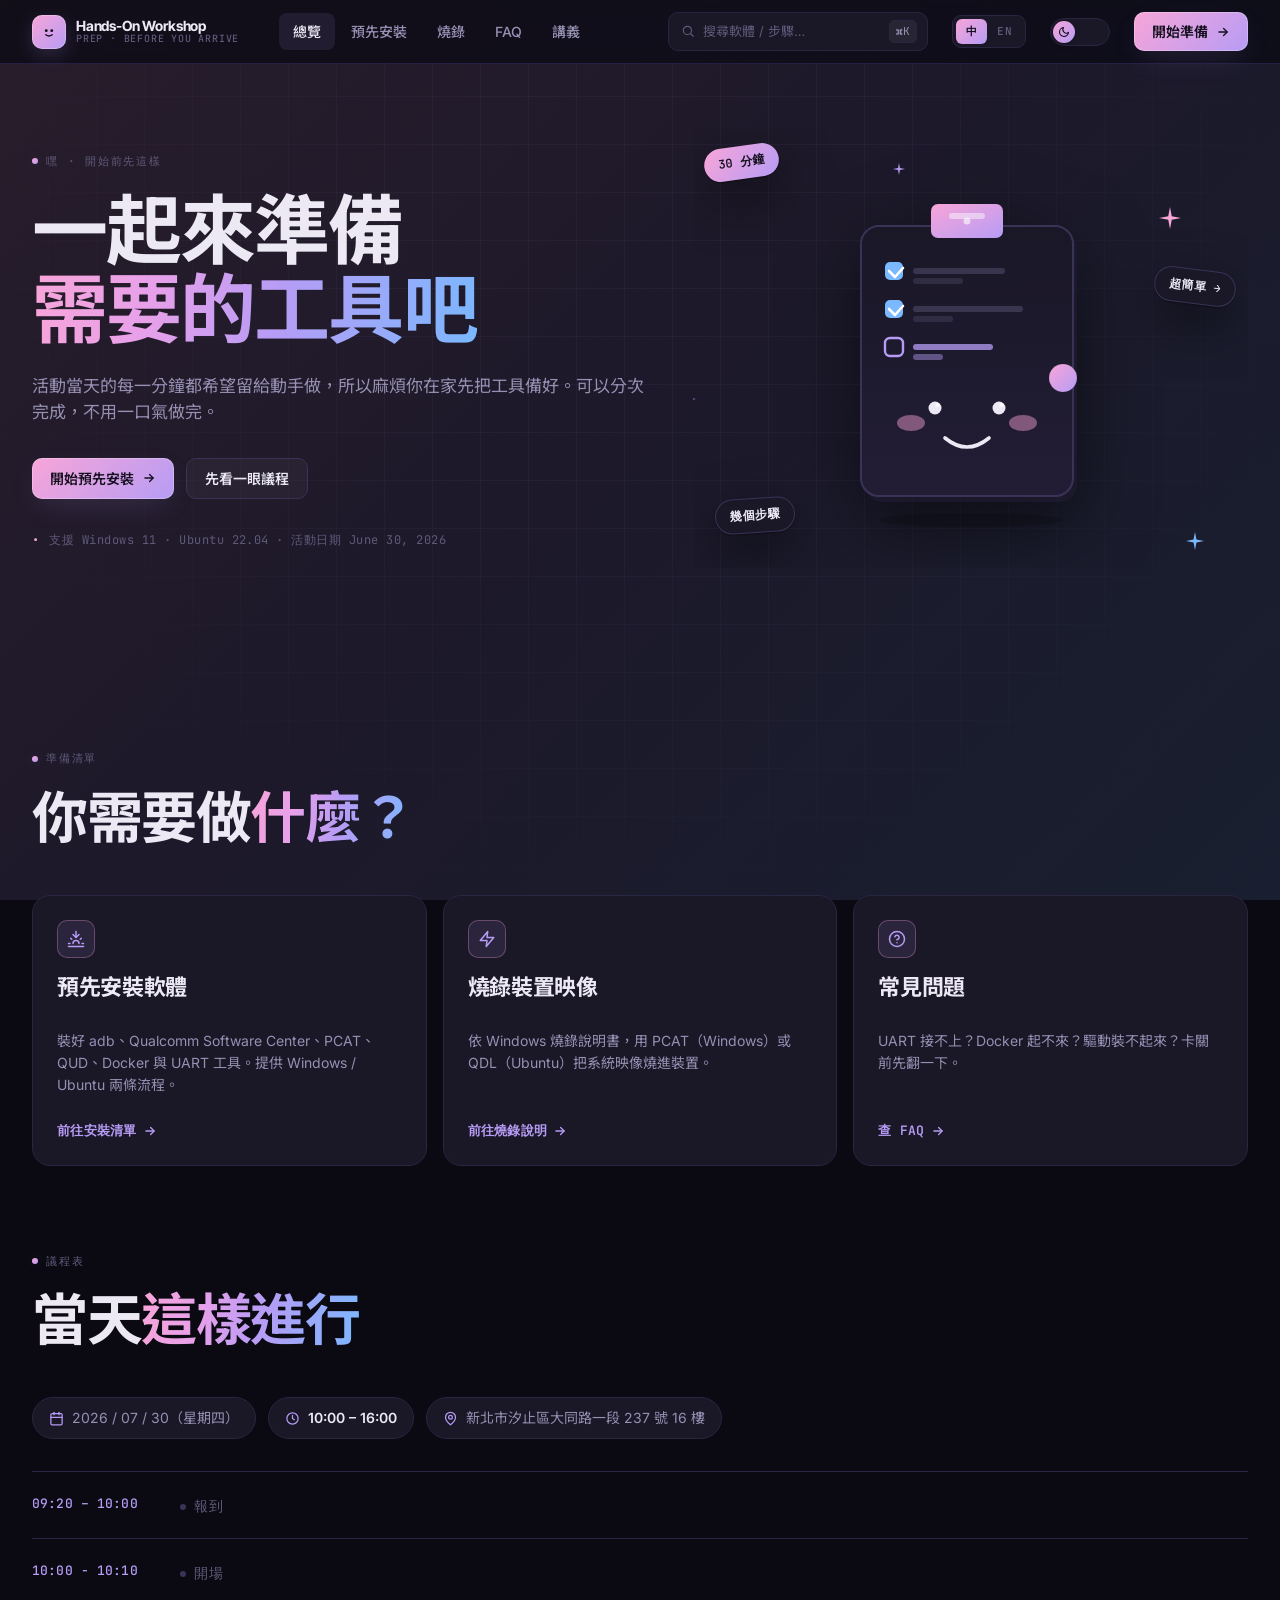
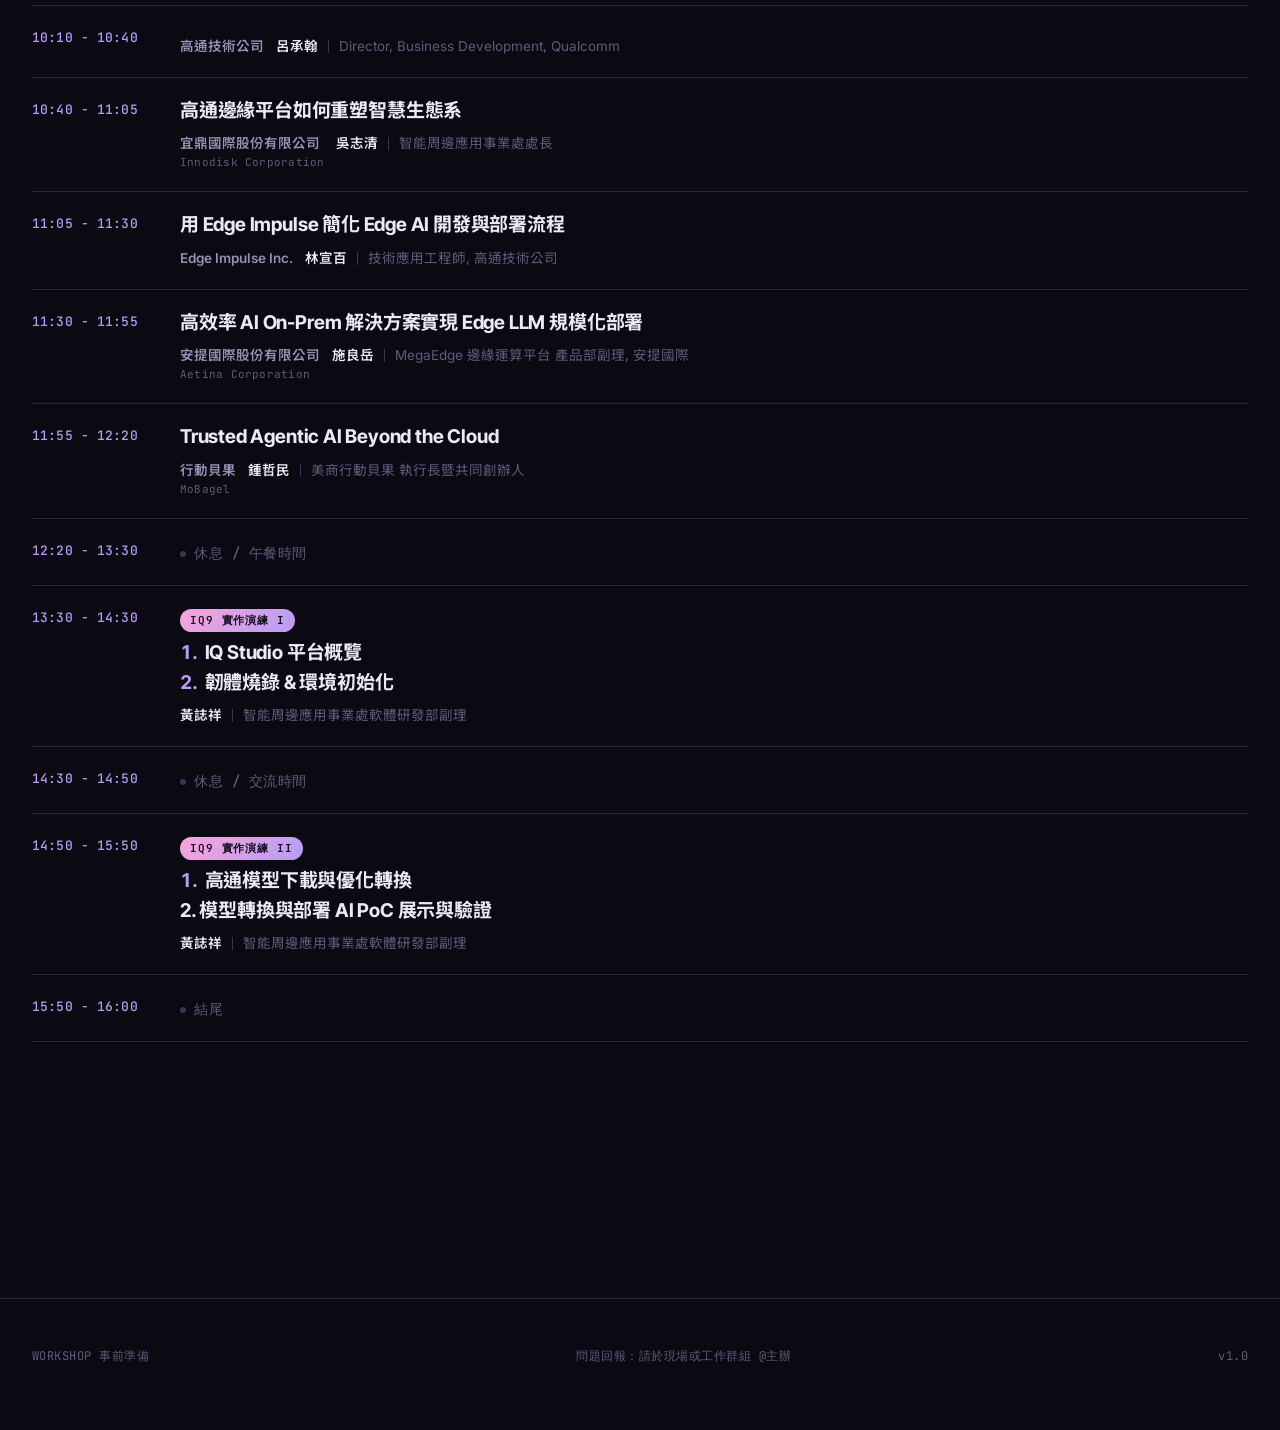
==== index.html @ 2a714d9c "feat:Hands_On_Workshop_Web First version of the website: Framework, style, color scheme, and text co" ====
<!doctype html>
<html lang="zh-Hant" data-lang="zh" data-theme="dark">
<head>
<meta charset="utf-8" />
<meta name="viewport" content="width=device-width, initial-scale=1" />
<title>Workshop 事前準備 / Workshop Prep</title>
<script>(function(){var d=document.documentElement;try{d.setAttribute('data-theme',localStorage.getItem('how_theme')||'dark');}catch(e){d.setAttribute('data-theme','dark');}try{var l=localStorage.getItem('how_lang')||'zh';d.setAttribute('data-lang',l);d.setAttribute('lang',l==='zh'?'zh-Hant':'en');}catch(e){d.setAttribute('data-lang','zh');}})();</script>
<style>html{background:#0b0a13}html[data-theme="light"]{background:#fbf9fc}</style>
<link rel="preconnect" href="https://fonts.googleapis.com">
<link rel="preconnect" href="https://fonts.gstatic.com" crossorigin>
<link rel="stylesheet" href="https://fonts.googleapis.com/css2?family=Inter+Tight:wght@400;500;600;700;800&family=Inter:wght@400;500;600;700&family=JetBrains+Mono:wght@400;500;600&family=Noto+Sans+TC:wght@400;500;700;900&display=swap">
<link rel="stylesheet" href="styles.css" />
<style>
  /* Reusable SVG mascot symbol */
  .face-icon .eye { transform-origin: center; transform-box: fill-box; }
</style>
</head>
<body>

<!-- ===== Inline SVG library ===== -->
<svg width="0" height="0" style="position:absolute" aria-hidden="true">
  <defs>
    <!-- Brand face icon: two eyes + smile, sits on gradient pill -->
    <symbol id="brand-face" viewBox="0 0 24 24">
      <circle class="eye eye-l" cx="9" cy="10.5" r="1.6" fill="currentColor"/>
      <circle class="eye eye-r" cx="15" cy="10.5" r="1.6" fill="currentColor"/>
      <path d="M8.5 15 Q12 17.5 15.5 15" stroke="currentColor" stroke-width="1.6"
            fill="none" stroke-linecap="round"/>
    </symbol>
    <!-- 4-pointed sparkle -->
    <symbol id="sparkle-glyph" viewBox="0 0 20 20">
      <path d="M10 0 L11.6 8.4 L20 10 L11.6 11.6 L10 20 L8.4 11.6 L0 10 L8.4 8.4 Z"
            fill="currentColor"/>
    </symbol>
  </defs>
</svg>

<!-- ===== NAV ===== -->
<header class="nav">
  <div class="nav-inner">
    <a href="index.html" class="brand">
      <span class="brand-mark" aria-hidden="true">
        <svg viewBox="0 0 24 24" fill="none" class="face-icon" overflow="visible">
          <circle class="eye eye-l" cx="9" cy="10.5" r="1.6" fill="currentColor"/>
          <circle class="eye eye-r" cx="15" cy="10.5" r="1.6" fill="currentColor"/>
          <path d="M8.5 15 Q12 17.5 15.5 15" stroke="currentColor" stroke-width="1.6" fill="none" stroke-linecap="round"/>
        </svg>
      </span>
      <span class="brand-text">
        <span class="top"><span class="zh-only">Hands-On Workshop</span><span class="en-only">Hands-On Workshop</span></span>
        <span class="sub">PREP · BEFORE YOU ARRIVE</span>
      </span>
    </a>

    <nav class="nav-links">
      <a href="index.html" class="nav-link active"><span class="zh-only">總覽</span><span class="en-only">Overview</span></a>
      <a href="pre-install.html" class="nav-link"><span class="zh-only">預先安裝</span><span class="en-only">Pre-Install</span></a>
      <a href="flashing.html" class="nav-link"><span class="zh-only">燒錄</span><span class="en-only">Flashing</span></a>
      <a href="faq.html" class="nav-link"><span class="zh-only">FAQ</span><span class="en-only">FAQ</span></a>
      <a href="handouts.html" class="nav-link"><span class="zh-only">講義</span><span class="en-only">Handouts</span></a>
    </nav>

    <span class="nav-spacer"></span>

    <button class="nav-search" data-open-search aria-label="Open search">
      <svg viewBox="0 0 24 24" fill="none" stroke="currentColor" stroke-width="2" stroke-linecap="round" stroke-linejoin="round"><circle cx="11" cy="11" r="7"/><path d="m21 21-4.3-4.3"/></svg>
      <span class="label zh-only">搜尋軟體 / 步驟…</span>
      <span class="label en-only">Search software / steps…</span>
      <span class="kbd">⌘K</span>
    </button>

    <div class="lang-toggle" role="group" aria-label="Language">
      <button data-lang="zh">中</button>
      <button data-lang="en">EN</button>
    </div>

    <button class="theme-toggle" data-theme-toggle aria-label="Toggle theme">
      <span class="thumb">
        <svg class="icon-moon" viewBox="0 0 24 24" fill="none" stroke="currentColor" stroke-width="2.2" stroke-linecap="round" stroke-linejoin="round"><path d="M21 12.8A9 9 0 1 1 11.2 3a7 7 0 0 0 9.8 9.8z"/></svg>
        <svg class="icon-sun" viewBox="0 0 24 24" fill="none" stroke="currentColor" stroke-width="2.2" stroke-linecap="round" stroke-linejoin="round"><circle cx="12" cy="12" r="4"/><path d="M12 2v2"/><path d="M12 20v2"/><path d="m4.93 4.93 1.41 1.41"/><path d="m17.66 17.66 1.41 1.41"/><path d="M2 12h2"/><path d="M20 12h2"/><path d="m6.34 17.66-1.41 1.41"/><path d="m19.07 4.93-1.41 1.41"/></svg>
      </span>
    </button>

    <a href="pre-install.html" class="btn-cta">
      <span class="zh-only">開始準備</span><span class="en-only">Get Started</span>
      <svg viewBox="0 0 24 24" fill="none" stroke="currentColor" stroke-width="2.2" stroke-linecap="round" stroke-linejoin="round" width="14" height="14"><path d="M5 12h14"/><path d="m13 6 6 6-6 6"/></svg>
    </a>
  </div>
</header>

<!-- ===== HERO ===== -->
<main class="shell">
  <section class="page hero">
    <div>
      <span class="eyebrow">
        <span class="zh-only">嘿 · 開始前先這樣</span>
        <span class="en-only">HEY · BEFORE WE BUILD</span>
      </span>
      <h1 class="display">
        <span class="zh-only">一起來準備<br/><span class="grad-text">需要的工具吧</span></span>
        <span class="en-only">Let's Get<br/><span class="grad-text">Your Tools Ready.</span></span>
      </h1>
      <p class="lead">
        <span class="zh-only">活動當天的每一分鐘都希望留給動手做，所以麻煩你在家先把工具備好。可以分次完成，不用一口氣做完。</span>
        <span class="en-only">Every minute on the day should go to building, not setup. Get your tools ready at home — you can do it in chunks, no need to finish in one sitting.</span>
      </p>

      <div class="hero-cta-row">
        <a href="pre-install.html" class="btn-cta">
          <span class="zh-only">開始預先安裝</span><span class="en-only">Start pre-install</span>
          <svg viewBox="0 0 24 24" fill="none" stroke="currentColor" stroke-width="2.2" stroke-linecap="round" stroke-linejoin="round" width="14" height="14"><path d="M5 12h14"/><path d="m13 6 6 6-6 6"/></svg>
        </a>
        <a href="#agenda" class="btn-ghost">
          <span class="zh-only">先看一眼議程</span><span class="en-only">Peek the agenda</span>
        </a>
      </div>

      <div class="hero-meta">
        <span class="zh-only">支援 Windows 11 · Ubuntu 22.04 · 活動日期 June 30, 2026</span>
        <span class="en-only">Windows 11 · Ubuntu 22.04 · event date June 30, 2026</span>
      </div>
    </div>

    <!-- ===== Mascot scene ===== -->
    <div class="mascot-wrap" aria-hidden="true">

      <span class="sparkle sparkle-1"><svg width="22" height="22"><use href="#sparkle-glyph"/></svg></span>
      <span class="sparkle sparkle-2"><svg width="14" height="14"><use href="#sparkle-glyph"/></svg></span>
      <span class="sparkle sparkle-3"><svg width="18" height="18"><use href="#sparkle-glyph"/></svg></span>
      <span class="sparkle sparkle-4"><svg width="12" height="12"><use href="#sparkle-glyph"/></svg></span>

      <span class="sticker sticker-1 accent">
        <span class="zh-only">30 分鐘</span><span class="en-only">30 min</span>
      </span>
      <span class="sticker sticker-2">
        <span class="zh-only">超簡單 →</span><span class="en-only">easy →</span>
      </span>
      <span class="sticker sticker-3">
        <span class="zh-only">幾個步驟</span><span class="en-only">steps</span>
      </span>

      <svg class="mascot" viewBox="0 0 320 380">
        <defs>
          <linearGradient id="paperFill" x1="0" x2="0" y1="0" y2="1">
            <stop offset="0"  stop-color="var(--surface)"/>
            <stop offset="1"  stop-color="var(--surface-2)"/>
          </linearGradient>
          <linearGradient id="clipFill" x1="0" x2="1" y1="0" y2="1">
            <stop offset="0" stop-color="var(--c-pink)"/>
            <stop offset="1" stop-color="var(--c-lavender)"/>
          </linearGradient>
        </defs>

        <!-- ground shadow -->
        <ellipse cx="160" cy="362" rx="92" ry="7" fill="rgba(0,0,0,0.18)"/>

        <!-- clipboard back panel (slight offset for depth) -->
        <rect x="54" y="74" width="212" height="270" rx="18"
              fill="var(--surface-2)" opacity="0.6"/>

        <!-- clipboard body -->
        <rect x="50" y="68" width="212" height="270" rx="18"
              fill="url(#paperFill)" stroke="var(--border-strong)" stroke-width="2"/>

        <!-- clip at top -->
        <rect x="120" y="46" width="72" height="34" rx="7" fill="url(#clipFill)"/>
        <rect x="138" y="55" width="36" height="6"  rx="3" fill="rgba(255,255,255,0.45)"/>
        <circle cx="156" cy="63" r="3.5" fill="rgba(255,255,255,0.6)"/>

        <!-- checklist rows -->
        <g>
          <!-- row 1 ✓ -->
          <rect x="74" y="104" width="18" height="18" rx="5" fill="var(--c-blue)"/>
          <path d="M78 113 L84 119 L92 110" stroke="white" stroke-width="2.6"
                fill="none" stroke-linecap="round" stroke-linejoin="round"/>
          <rect x="102" y="110" width="92" height="6" rx="3" fill="var(--text-3)" opacity="0.45"/>
          <rect x="102" y="120" width="50" height="6" rx="3" fill="var(--text-3)" opacity="0.3"/>

          <!-- row 2 ✓ -->
          <rect x="74" y="142" width="18" height="18" rx="5" fill="var(--c-blue)"/>
          <path d="M78 151 L84 157 L92 148" stroke="white" stroke-width="2.6"
                fill="none" stroke-linecap="round" stroke-linejoin="round"/>
          <rect x="102" y="148" width="110" height="6" rx="3" fill="var(--text-3)" opacity="0.45"/>
          <rect x="102" y="158" width="40" height="6"  rx="3" fill="var(--text-3)" opacity="0.3"/>

          <!-- row 3 (open, accented) -->
          <rect x="74" y="180" width="18" height="18" rx="5"
                fill="none" stroke="var(--accent)" stroke-width="2.4"/>
          <rect x="102" y="186" width="80" height="6" rx="3" fill="var(--accent)" opacity="0.75"/>
          <rect x="102" y="196" width="30" height="6" rx="3" fill="var(--accent)" opacity="0.45"/>
        </g>

        <!-- face area: blush + eyes + smile -->
        <g>
          <ellipse cx="100" cy="265" rx="14" ry="8" fill="var(--c-pink)" opacity="0.45"/>
          <ellipse cx="212" cy="265" rx="14" ry="8" fill="var(--c-pink)" opacity="0.45"/>

          <circle class="eye eye-l" cx="124" cy="250" r="6.5" fill="var(--text)"/>
          <circle class="eye eye-r" cx="188" cy="250" r="6.5" fill="var(--text)"/>
          <!-- eye shine -->
          <circle cx="126.5" cy="247" r="2" fill="white"/>
          <circle cx="190.5" cy="247" r="2" fill="white"/>

          <!-- smile -->
          <path d="M134 280 Q156 298 178 280" stroke="var(--text)" stroke-width="3.6"
                fill="none" stroke-linecap="round"/>
        </g>

        <!-- little hand waving -->
        <g class="hand">
          <circle cx="252" cy="220" r="14" fill="url(#clipFill)"/>
          <circle cx="252" cy="220" r="14" fill="none" stroke="rgba(0,0,0,0.08)" stroke-width="1"/>
        </g>
      </svg>
    </div>
  </section>

  <!-- ===== PICK YOUR PATH ===== -->
  <section class="section">
    <div class="section-head">
      <span class="eyebrow"><span class="zh-only">準備清單</span><span class="en-only">WHAT TO PREP</span></span>
      <h2 class="display">
        <span class="zh-only">你需要做<span class="grad-text">什麼？</span></span>
        <span class="en-only">What do You
Need to Do?</span>
      </h2>
    </div>

    <div class="path-grid">
      <a href="pre-install.html" class="path-card">
        <span class="icon" aria-hidden="true">
          <svg viewBox="0 0 24 24" fill="none" stroke="currentColor" stroke-width="2" stroke-linecap="round" stroke-linejoin="round"><path d="M12 2v8"/><path d="m4.93 10.93 1.41 1.41"/><path d="M2 18h2"/><path d="M20 18h2"/><path d="m19.07 10.93-1.41 1.41"/><path d="M22 22H2"/><path d="m16 6-4 4-4-4"/><path d="M16 18a4 4 0 0 0-8 0"/></svg>
        </span>
        <h3><span class="zh-only">預先安裝軟體</span><span class="en-only">Pre-install software</span></h3>
        <p>
          <span class="zh-only">裝好 adb、Qualcomm Software Center、PCAT、QUD、Docker 與 UART 工具。提供 Windows / Ubuntu 兩條流程。</span>
          <span class="en-only">Install adb, Qualcomm Software Center, PCAT, QUD, Docker, and UART tools. Side-by-side Windows / Ubuntu flows.</span>
        </p>
        <span class="go"><span class="zh-only">前往安裝清單</span><span class="en-only">go to checklist</span>
          <svg viewBox="0 0 24 24" fill="none" stroke="currentColor" stroke-width="2.2" stroke-linecap="round" stroke-linejoin="round"><path d="M5 12h14"/><path d="m13 6 6 6-6 6"/></svg>
        </span>
      </a>

      <a href="flashing.html" class="path-card">
        <span class="icon" aria-hidden="true">
          <svg viewBox="0 0 24 24" fill="none" stroke="currentColor" stroke-width="2" stroke-linecap="round" stroke-linejoin="round"><path d="M13 2 3 14h9l-1 8 10-12h-9z"/></svg>
        </span>
        <h3><span class="zh-only">燒錄裝置映像</span><span class="en-only">Flash the device</span></h3>
        <p>
          <span class="zh-only">依 Windows 燒錄說明書，用 PCAT（Windows）或 QDL（Ubuntu）把系統映像燒進裝置。</span>
          <span class="en-only">Follow the Windows flashing guide — write the image to the device with PCAT (Windows) or QDL (Ubuntu).</span>
        </p>
        <span class="go"><span class="zh-only">前往燒錄說明</span><span class="en-only">go to flashing</span>
          <svg viewBox="0 0 24 24" fill="none" stroke="currentColor" stroke-width="2.2" stroke-linecap="round" stroke-linejoin="round"><path d="M5 12h14"/><path d="m13 6 6 6-6 6"/></svg>
        </span>
      </a>

      <a href="faq.html" class="path-card">
        <span class="icon" aria-hidden="true">
          <svg viewBox="0 0 24 24" fill="none" stroke="currentColor" stroke-width="2" stroke-linecap="round" stroke-linejoin="round"><circle cx="12" cy="12" r="10"/><path d="M9.1 9a3 3 0 0 1 5.83 1c0 2-3 3-3 3"/><line x1="12" y1="17" x2="12" y2="17.01"/></svg>
        </span>
        <h3><span class="zh-only">常見問題</span><span class="en-only">FAQ</span></h3>
        <p>
          <span class="zh-only">UART 接不上？Docker 起不來？驅動裝不起來？卡關前先翻一下。</span>
          <span class="en-only">UART won't connect? Docker won't start? Driver issues? Skim this before you get stuck.</span>
        </p>
        <span class="go"><span class="zh-only">查 FAQ</span><span class="en-only">browse FAQ</span>
          <svg viewBox="0 0 24 24" fill="none" stroke="currentColor" stroke-width="2.2" stroke-linecap="round" stroke-linejoin="round"><path d="M5 12h14"/><path d="m13 6 6 6-6 6"/></svg>
        </span>
      </a>
    </div>

  <!-- ===== AGENDA ===== -->
  <section class="section" id="agenda">
    <div class="section-head">
      <span class="eyebrow"><span class="zh-only">議程表</span><span class="en-only">AGENDA</span></span>
      <h2 class="display">
        <span class="zh-only">當天<span class="grad-text">這樣進行</span></span>
        <span class="en-only">How the Day Runs.</span>
      </h2>
    </div>

    <div class="ag-meta">
      <span class="chip">
        <svg viewBox="0 0 24 24" fill="none" stroke="currentColor" stroke-width="2" stroke-linecap="round" stroke-linejoin="round"><rect x="3" y="4" width="18" height="18" rx="2"/><path d="M16 2v4"/><path d="M8 2v4"/><path d="M3 10h18"/></svg>
        2026 / 07 / 30（星期四）
      </span>
      <span class="chip">
        <svg viewBox="0 0 24 24" fill="none" stroke="currentColor" stroke-width="2" stroke-linecap="round" stroke-linejoin="round"><circle cx="12" cy="12" r="9"/><path d="M12 7v5l3 2"/></svg>
        <b>10:00 – 16:00</b>
      </span>
      <span class="chip">
        <svg viewBox="0 0 24 24" fill="none" stroke="currentColor" stroke-width="2" stroke-linecap="round" stroke-linejoin="round"><path d="M20 10c0 6-8 12-8 12s-8-6-8-12a8 8 0 0 1 16 0z"/><circle cx="12" cy="10" r="3"/></svg>
        新北市汐止區大同路一段 237 號 16 樓
      </span>
    </div>

    <div class="timeline">

      <div class="ag-row is-break">
        <div class="ag-time">09:20 – 10:00</div>
        <div class="ag-body"><div class="ag-label">報到</div></div>
      </div>

      <div class="ag-row is-break">
        <div class="ag-time">10:00 - 10:10</div>
        <div class="ag-body"><div class="ag-label">開場</div></div>
      </div>

      <div class="ag-row">
        <div class="ag-time">10:10 - 10:40</div>
        <div class="ag-body">
          <div class="ag-speaker">
            <span class="org">高通技術公司</span>
            <span class="who"><span class="name">呂承翰</span><span class="divider"></span><span class="role">Director, Business Development,  Qualcomm</span></span>
          </div>
        </div>
      </div>

      <div class="ag-row">
        <div class="ag-time">10:40 - 11:05</div>
        <div class="ag-body">
          <div class="ag-title">高通邊緣平台如何重塑智慧生態系</div>
          <div class="ag-speaker">
            <span class="org">宜鼎國際股份有限公司<span class="en">Innodisk Corporation</span></span>
            <span class="who"><span class="name">吳志清</span><span class="divider"></span><span class="role">智能周邊應用事業處處長</span></span>
          </div>
        </div>
      </div>

      <div class="ag-row">
        <div class="ag-time">11:05 - 11:30</div>
        <div class="ag-body">
          <div class="ag-title">用 Edge Impulse 簡化 Edge AI 開發與部署流程</div>
          <div class="ag-speaker">
            <span class="org">Edge Impulse Inc.</span>
            <span class="who"><span class="name">林宣百</span><span class="divider"></span><span class="role">技術應用工程師, 高通技術公司</span></span>
          </div>
        </div>
      </div>

      <div class="ag-row">
        <div class="ag-time">11:30 - 11:55</div>
        <div class="ag-body">
          <div class="ag-title">高效率 AI On-Prem 解決方案實現 Edge LLM 規模化部署</div>
          <div class="ag-speaker">
            <span class="org">安提國際股份有限公司<span class="en">Aetina Corporation</span></span>
            <span class="who"><span class="name">施良岳</span><span class="divider"></span><span class="role">MegaEdge 邊緣運算平台 產品部副理, 安提國際</span></span>
          </div>
        </div>
      </div>

      <div class="ag-row">
        <div class="ag-time">11:55 - 12:20</div>
        <div class="ag-body">
          <div class="ag-title">Trusted Agentic AI Beyond the Cloud</div>
          <div class="ag-speaker">
            <span class="org">行動貝果<span class="en">MoBagel</span></span>
            <span class="who"><span class="name">鍾哲民</span><span class="divider"></span><span class="role">美商行動貝果 執行長暨共同創辦人</span></span>
          </div>
        </div>
      </div>

      <div class="ag-row is-break">
        <div class="ag-time">12:20 - 13:30</div>
        <div class="ag-body"><div class="ag-label">休息 / 午餐時間</div></div>
      </div>

      <div class="ag-row is-lab">
        <div class="ag-time">13:30 - 14:30</div>
        <div class="ag-body">
          <span class="ag-tag">IQ9 實作演練 I</span>
          <ul class="ag-nums">
            <li><span class="n">1.</span> IQ Studio 平台概覽</li>
            <li><span class="n">2.</span> 韌體燒錄 &amp; 環境初始化</li>
          </ul>
          <div class="ag-speaker">
            <span class="who"><span class="name">黃誌祥</span><span class="divider"></span><span class="role">智能周邊應用事業處軟體研發部副理</span></span>
          </div>
        </div>
      </div>

      <div class="ag-row is-break">
        <div class="ag-time">14:30 - 14:50</div>
        <div class="ag-body"><div class="ag-label">休息 / 交流時間</div></div>
      </div>

      <div class="ag-row is-lab">
        <div class="ag-time">14:50 - 15:50</div>
        <div class="ag-body">
          <span class="ag-tag">IQ9 實作演練 II</span>
          <ul class="ag-nums">
            <li><span class="n">1.</span> 高通模型下載與優化轉換</li>
            <li>2.
模型轉換與部署 AI PoC 展示與驗證</li>
          </ul>
          <div class="ag-speaker">
            <span class="who"><span class="name">黃誌祥</span><span class="divider"></span><span class="role">智能周邊應用事業處軟體研發部副理</span></span>
          </div>
        </div>
      </div>

      <div class="ag-row is-break">
        <div class="ag-time">15:50 - 16:00</div>
        <div class="ag-body"><div class="ag-label">結尾</div></div>
      </div>

    </div>
  </section>
</main>

<footer class="foot">
  <div class="foot-inner">
    <span><span class="zh-only">WORKSHOP 事前準備</span><span class="en-only">WORKSHOP PREP SITE</span></span>
    <span>
      <span class="zh-only">問題回報：請於現場或工作群組 @主辦</span>
      <span class="en-only">Questions: ping the organisers on-site or in the channel</span>
    </span>
    <span>v1.0</span>
  </div>
</footer>

<!-- ===== SEARCH OVERLAY ===== -->
<div class="search-overlay" id="search-overlay" role="dialog" aria-modal="true">
  <div class="search-panel">
    <div class="search-input-row">
      <svg viewBox="0 0 24 24" fill="none" stroke="currentColor" stroke-width="2" stroke-linecap="round" stroke-linejoin="round"><circle cx="11" cy="11" r="7"/><path d="m21 21-4.3-4.3"/></svg>
      <input id="search-input" type="text" placeholder="搜尋軟體、步驟、FAQ… / search software, steps, FAQ…" autocomplete="off" />
      <span class="esc">ESC</span>
    </div>
    <div class="search-results" id="search-results"></div>
  </div>
</div>

<script src="search-index.js"></script>
<script src="app.js"></script>
</body>
</html>
---- styles.css ----
/* =========================================================
   Hands-On Workshop — shared styles
   Tokens follow the project palette spec (light + dark).
   Every color is driven by a CSS custom property on
   :root + [data-theme="light"] / [data-theme="dark"].
   ========================================================= */

/* Fonts are loaded via parallel <link> + preconnect in each page's <head>
   (not @import here) so they fetch alongside this stylesheet instead of
   after it — avoids a render-blocking round-trip on every navigation. */

/* ===== TOKENS — shared across themes ===== */
:root {
  /* type */
  --font-display: "Inter Tight", "Inter", "Noto Sans TC", "PingFang TC",
                  "微軟正黑體", system-ui, sans-serif;
  --font-body:    "Inter", "Inter Tight", "Noto Sans TC", "PingFang TC",
                  "微軟正黑體", system-ui, sans-serif;
  --font-mono:    "JetBrains Mono", "SF Mono", ui-monospace, Menlo, Consolas, monospace;
  --font-cjk:     "Noto Sans TC", "PingFang TC", "微軟正黑體", sans-serif;

  /* metrics */
  --radius-xs: 4px;
  --radius-sm: 8px;
  --radius-md: 12px;
  --radius-lg: 18px;
  --radius-pill: 999px;

  --space-1: 4px;   --space-2: 8px;   --space-3: 12px;  --space-4: 16px;
  --space-5: 20px;  --space-6: 24px;  --space-8: 32px;  --space-10: 40px;
  --space-12: 48px; --space-16: 64px; --space-20: 80px; --space-24: 96px;

  --ease-out: cubic-bezier(0.2, 0.7, 0.2, 1);
  --dur-fast: 140ms;
  --dur-base: 220ms;

  --nav-h: 64px;
  --max-w: 1280px;

  /* always-dark code surface (terminal-style, both themes) */
  --code-bg:        #08071a;
  --code-head-bg:   #11102a;
  --code-border:    #2a2541;
  --code-text:      #ECEAF7;
  --code-text-dim:  #837DA8;
}

/* ===== LIGHT THEME ===== */
[data-theme="light"] {
  --bg:             #fbf9fc;
  --bg-2:           #f5f0fa;
  --surface:        #ffffff;
  --surface-2:      #ebe4f4;
  --border:         #e0d6ec;
  --border-strong:  #d3c5e6;

  --text:           #1c1530;
  --text-2:         #6b5d85;
  --text-3:         #9690b3;

  --accent:         #7e5be0;
  --accent-deep:    #6a47c8;
  --on-accent:      #ffffff;
  --accent-text:    var(--accent-deep);

  --c-pink:         #e15ba3;
  --c-lavender:     #7e5be0;
  --c-blue:         #2e7adb;

  --highlight:      #2e7adb;
  --success:        #1a8f6e;
  --warn:           #b4761a;
  --danger:         #c63a3a;

  --gradient-text:  linear-gradient(100deg, #e15ba3 0%, #b65bc4 30%, #7e5be0 55%, #2e7adb 100%);
  --gradient-bg:    linear-gradient(135deg, rgba(225,91,163,0.08) 0%, rgba(126,91,224,0.06) 50%, rgba(46,122,219,0.08) 100%);
  --gradient-btn:   linear-gradient(135deg, #e15ba3 0%, #7e5be0 100%);

  --shadow:         0 1px 2px rgba(28,21,48,0.06), 0 14px 40px rgba(28,21,48,0.10);
  --shadow-elevated:0 1px 2px rgba(28,21,48,0.06), 0 22px 60px rgba(28,21,48,0.14);
  --grid-line:      rgba(126,91,224,0.05);

  /* derived */
  --nav-bg:           rgba(251, 249, 252, 0.78);
  --nav-border:       rgba(224, 214, 236, 0.7);
  --surface-hover:    rgba(28, 21, 48, 0.04);
  --surface-active:   rgba(28, 21, 48, 0.07);
  --accent-bg-soft:   rgba(126, 91, 224, 0.06);
  --accent-bg:        rgba(126, 91, 224, 0.10);
  --accent-bg-strong: rgba(126, 91, 224, 0.14);
  --kbd-bg:           rgba(28, 21, 48, 0.05);

  --c-lavender-bg:    rgba(126, 91, 224, 0.07);
  --c-lavender-border:rgba(126, 91, 224, 0.22);
  --c-blue-bg:        rgba(46, 122, 219, 0.07);
  --c-blue-border:    rgba(46, 122, 219, 0.22);
  --c-amber:          #d18e1a;
  --c-amber-bg:       rgba(209, 142, 26, 0.08);
  --c-amber-border:   rgba(209, 142, 26, 0.25);
  --c-pink-bg:        rgba(225, 91, 163, 0.07);
  --c-pink-border:    rgba(225, 91, 163, 0.22);
}

/* ===== DARK THEME ===== */
[data-theme="dark"] {
  --bg:             #0b0a13;
  --bg-2:           #13111d;
  --surface:        #1a1727;
  --surface-2:      #221d35;
  --border:         #2a2541;
  --border-strong:  #3a3357;

  --text:           #ece9f5;
  --text-2:         #9690b3;
  --text-3:         #5f5a7a;

  --accent:         #b69cf5;
  --accent-deep:    #9170e8;
  --on-accent:      #14101f;
  --accent-text:    var(--accent);

  --c-pink:         #f8a5d8;
  --c-lavender:     #b69cf5;
  --c-blue:         #7ab8ff;

  --highlight:      #7ab8ff;
  --success:        #7ee0c5;
  --warn:           #f4c97b;
  --danger:         #f08585;

  --gradient-text:  linear-gradient(100deg, #f8a5d8 0%, #e6a0ea 28%, #b69cf5 55%, #7ab8ff 100%);
  --gradient-bg:    linear-gradient(135deg, rgba(248,165,216,0.12) 0%, rgba(182,156,245,0.10) 50%, rgba(122,184,255,0.12) 100%);
  --gradient-btn:   linear-gradient(135deg, #f8a5d8 0%, #b69cf5 100%);

  --shadow:         0 1px 2px rgba(0,0,0,0.4), 0 18px 50px rgba(0,0,0,0.5);
  --shadow-elevated:0 1px 2px rgba(0,0,0,0.4), 0 30px 80px rgba(0,0,0,0.55);
  --grid-line:      rgba(182,156,245,0.05);

  /* derived */
  --nav-bg:           rgba(11, 10, 19, 0.72);
  --nav-border:       rgba(58, 50, 112, 0.5);
  --surface-hover:    rgba(255, 255, 255, 0.04);
  --surface-active:   rgba(255, 255, 255, 0.07);
  --accent-bg-soft:   rgba(182, 156, 245, 0.06);
  --accent-bg:        rgba(182, 156, 245, 0.10);
  --accent-bg-strong: rgba(182, 156, 245, 0.18);
  --kbd-bg:           rgba(255, 255, 255, 0.06);

  --c-lavender-bg:    rgba(182, 156, 245, 0.10);
  --c-lavender-border:rgba(182, 156, 245, 0.30);
  --c-blue-bg:        rgba(122, 184, 255, 0.08);
  --c-blue-border:    rgba(122, 184, 255, 0.28);
  --c-amber:          #f4c97b;
  --c-amber-bg:       rgba(244, 201, 123, 0.06);
  --c-amber-border:   rgba(244, 201, 123, 0.28);
  --c-pink-bg:        rgba(248, 165, 216, 0.10);
  --c-pink-border:    rgba(248, 165, 216, 0.30);
}

/* Default = dark (matches iQ-Studio reference). Toggle via [data-theme]. */
:root { color-scheme: dark; }
[data-theme="light"] { color-scheme: light; }
[data-theme="dark"]  { color-scheme: dark; }

/* ===== KEYFRAMES — cute animations ===== */
@keyframes float-y {
  0%, 100% { transform: translateY(0); }
  50%      { transform: translateY(-10px); }
}
@keyframes float-tilt {
  0%, 100% { transform: translateY(0) rotate(-1.5deg); }
  50%      { transform: translateY(-10px) rotate(1.5deg); }
}
@keyframes blink {
  0%, 92%, 96%, 100% { transform: scaleY(1); }
  94%                { transform: scaleY(0.1); }
}
@keyframes wobble {
  0%, 100% { transform: rotate(-3deg); }
  50%      { transform: rotate(3deg); }
}
@keyframes sparkle-pulse {
  0%, 100% { transform: scale(0.85); opacity: 0.55; }
  50%      { transform: scale(1.15); opacity: 1; }
}
@keyframes sticker-drift {
  0%, 100% { transform: rotate(var(--rot, 0deg)) translateY(0); }
  50%      { transform: rotate(var(--rot, 0deg)) translateY(-8px); }
}
@keyframes wave {
  0%, 60%, 100% { transform: rotate(0deg); }
  20%, 40%      { transform: rotate(20deg); }
}
@keyframes pop-in {
  0%   { transform: scale(0) rotate(var(--rot, 0deg)); opacity: 0; }
  60%  { transform: scale(1.15) rotate(var(--rot, 0deg)); opacity: 1; }
  100% { transform: scale(1) rotate(var(--rot, 0deg)); opacity: 1; }
}

/* ===== RESET ===== */
*, *::before, *::after { box-sizing: border-box; }
html, body {
  margin: 0; padding: 0;
  background: var(--bg);
  color: var(--text);
  font-family: var(--font-body);
  font-size: 16px;
  line-height: 1.55;
  -webkit-font-smoothing: antialiased;
  -moz-osx-font-smoothing: grayscale;
  text-rendering: optimizeLegibility;
}
body {
  min-height: 100vh;
  background:
    var(--gradient-bg),
    var(--bg);
  background-attachment: fixed;
  transition: background-color var(--dur-base) var(--ease-out), color var(--dur-base) var(--ease-out);
}
body::before {
  content: '';
  position: fixed;
  inset: 0;
  pointer-events: none;
  background-image:
    linear-gradient(var(--grid-line) 1px, transparent 1px),
    linear-gradient(90deg, var(--grid-line) 1px, transparent 1px);
  background-size: 48px 48px;
  mask-image: radial-gradient(ellipse at 50% 30%, black 30%, transparent 80%);
  z-index: 0;
}
a { color: inherit; text-decoration: none; }
img { max-width: 100%; display: block; }
button { font: inherit; color: inherit; background: none; border: 0; cursor: pointer; }
:focus-visible { outline: 2px solid var(--accent); outline-offset: 2px; border-radius: 4px; }

/* ===== TOP NAV ===== */
.nav {
  position: sticky;
  top: 0;
  z-index: 50;
  height: var(--nav-h);
  display: flex;
  align-items: center;
  padding: 0 var(--space-8);
  background: var(--nav-bg);
  backdrop-filter: blur(18px) saturate(140%);
  -webkit-backdrop-filter: blur(18px) saturate(140%);
  border-bottom: 1px solid var(--nav-border);
}
.nav-inner {
  display: flex;
  align-items: center;
  gap: var(--space-6);
  width: 100%;
  max-width: var(--max-w);
  margin: 0 auto;
}
.brand {
  display: flex;
  align-items: center;
  gap: 10px;
  font-family: var(--font-display);
  font-weight: 700;
  font-size: 17px;
  letter-spacing: -0.01em;
  white-space: nowrap;
  color: var(--text);
}
.brand-mark {
  width: 34px;
  height: 34px;
  border-radius: 10px;
  background: var(--gradient-btn);
  display: grid;
  place-items: center;
  color: var(--on-accent);
  flex-shrink: 0;
  box-shadow: 0 6px 18px var(--accent-bg-strong), inset 0 0 0 1px rgba(255,255,255,0.25);
  transition: transform var(--dur-base) var(--ease-out);
}
.brand-mark svg { width: 22px; height: 22px; overflow: visible; }
.brand-mark .eye {
  transform-origin: center;
  transform-box: fill-box;
  animation: blink 5.5s ease-in-out infinite;
}
.brand-mark .eye-r { animation-delay: 40ms; }
.brand:hover .brand-mark { animation: wobble 0.45s ease-in-out; }
.brand-text { display: flex; flex-direction: column; line-height: 1.05; }
.brand-text .top { font-size: 14px; font-weight: 700; }
.brand-text .sub {
  font-family: var(--font-mono);
  font-size: 10px;
  font-weight: 500;
  color: var(--text-3);
  letter-spacing: 0.08em;
  text-transform: uppercase;
}

.nav-links {
  display: flex;
  align-items: center;
  gap: 2px;
  margin-left: var(--space-4);
}
.nav-link {
  padding: 8px 14px;
  font-size: 14px;
  font-weight: 500;
  color: var(--text-2);
  border-radius: 8px;
  transition: color var(--dur-fast), background var(--dur-fast);
  white-space: nowrap;
}
.nav-link:hover { color: var(--text); background: var(--surface-hover); }
.nav-link.active {
  color: var(--text);
  background: var(--accent-bg);
}

.nav-spacer { flex: 1; }

.nav-search {
  display: flex;
  align-items: center;
  gap: 8px;
  padding: 7px 10px 7px 12px;
  width: 260px;
  min-width: 0;
  flex-shrink: 1;
  background: var(--surface);
  border: 1px solid var(--border);
  border-radius: 10px;
  color: var(--text-3);
  font-size: 13px;
  transition: border-color var(--dur-fast), background var(--dur-fast);
}
.nav-search:hover { border-color: var(--border-strong); }
.nav-search svg { width: 14px; height: 14px; flex-shrink: 0; }
.nav-search .label {
  flex: 1;
  min-width: 0;
  text-align: left;
  white-space: nowrap;
  overflow: hidden;
  text-overflow: ellipsis;
}
.nav-search .kbd {
  flex-shrink: 0;
  font-family: var(--font-mono);
  font-size: 11px;
  padding: 2px 6px;
  background: var(--kbd-bg);
  border: 1px solid var(--border);
  border-radius: 5px;
  color: var(--text-2);
}

.nav-icons { display: flex; align-items: center; gap: 2px; }
.icon-btn {
  width: 36px;
  height: 36px;
  display: grid;
  place-items: center;
  color: var(--text-3);
  border-radius: 9px;
  transition: color var(--dur-fast), background var(--dur-fast);
}
.icon-btn:hover { color: var(--text); background: var(--surface-hover); }
.icon-btn svg { width: 16px; height: 16px; }

/* Theme toggle (sun/moon) — same dimensions as icon-btn */
.theme-toggle {
  position: relative;
  width: 60px;
  height: 28px;
  border-radius: 999px;
  background: var(--surface);
  border: 1px solid var(--border);
  flex-shrink: 0;
  transition: border-color var(--dur-fast), background var(--dur-fast);
}
.theme-toggle:hover { border-color: var(--border-strong); }
.theme-toggle .thumb {
  position: absolute;
  top: 2px; left: 2px;
  width: 22px; height: 22px;
  background: var(--gradient-btn);
  border-radius: 999px;
  display: grid; place-items: center;
  color: var(--on-accent);
  transition: transform var(--dur-base) var(--ease-out);
  box-shadow: 0 2px 6px rgba(0,0,0,0.15);
}
.theme-toggle .thumb svg { width: 12px; height: 12px; }
.theme-toggle .thumb .icon-sun { display: none; }
.theme-toggle .thumb .icon-moon { display: block; }
[data-theme="light"] .theme-toggle .thumb { transform: translateX(32px); }
[data-theme="light"] .theme-toggle .thumb .icon-sun { display: block; }
[data-theme="light"] .theme-toggle .thumb .icon-moon { display: none; }

/* Language toggle */
.lang-toggle {
  display: flex;
  padding: 3px;
  background: var(--surface);
  border: 1px solid var(--border);
  border-radius: 9px;
}
.lang-toggle button {
  padding: 4px 10px;
  font-family: var(--font-mono);
  font-size: 11px;
  font-weight: 600;
  color: var(--text-3);
  border-radius: 6px;
  letter-spacing: 0.04em;
  transition: color var(--dur-fast), background var(--dur-fast);
}
.lang-toggle button.on {
  color: var(--on-accent);
  background: var(--gradient-btn);
}

.btn-cta {
  display: inline-flex;
  align-items: center;
  gap: 8px;
  padding: 9px 18px;
  font-family: var(--font-body);
  font-weight: 600;
  font-size: 14px;
  color: var(--on-accent);
  background: var(--gradient-btn);
  border-radius: 10px;
  box-shadow: 0 10px 30px -8px var(--accent-bg-strong), inset 0 0 0 1px rgba(255,255,255,0.25);
  transition: transform var(--dur-fast), box-shadow var(--dur-fast);
  white-space: nowrap;
}
.btn-cta:hover { transform: translateY(-1px); box-shadow: 0 14px 36px -8px var(--accent-bg-strong), inset 0 0 0 1px rgba(255,255,255,0.35); }
.btn-cta:active { transform: translateY(0); }

.btn-ghost {
  display: inline-flex;
  align-items: center;
  gap: 8px;
  padding: 9px 18px;
  font-family: var(--font-body);
  font-weight: 600;
  font-size: 14px;
  color: var(--text);
  background: var(--surface-hover);
  border: 1px solid var(--border-strong);
  border-radius: 10px;
  transition: background var(--dur-fast), border-color var(--dur-fast);
}
.btn-ghost:hover { background: var(--surface-active); border-color: var(--accent); }

/* ===== LAYOUT ===== */
.shell {
  position: relative;
  z-index: 1;
  max-width: var(--max-w);
  margin: 0 auto;
  padding: 0 var(--space-8);
}
.shell--narrow { max-width: 980px; }

.page { padding: var(--space-16) 0 var(--space-24); }
.page--with-side {
  display: grid;
  grid-template-columns: 220px minmax(0, 1fr);
  gap: var(--space-12);
  align-items: start;
}

/* ===== EYEBROW + TITLES ===== */
.eyebrow {
  display: inline-flex;
  align-items: center;
  gap: 8px;
  font-family: var(--font-mono);
  font-size: 11px;
  font-weight: 500;
  letter-spacing: 0.16em;
  text-transform: uppercase;
  color: var(--text-3);
}
.eyebrow::before {
  content: '';
  width: 6px;
  height: 6px;
  border-radius: 50%;
  background: var(--gradient-btn);
  box-shadow: 0 0 12px var(--accent-bg-strong);
}

h1.display, h2.display {
  font-family: var(--font-display);
  font-weight: 700;
  letter-spacing: -0.025em;
  line-height: 1.04;
  margin: var(--space-5) 0 0;
  color: var(--text);
}
h1.display { font-size: clamp(40px, 6vw, 76px); }
h2.display { font-size: clamp(32px, 4.4vw, 56px); }

.grad-text {
  background: var(--gradient-text);
  -webkit-background-clip: text;
  background-clip: text;
  -webkit-text-fill-color: transparent;
  color: transparent;
}

.lead {
  margin: var(--space-6) 0 0;
  font-size: 17px;
  line-height: 1.55;
  color: var(--text-2);
  max-width: 60ch;
  text-wrap: pretty;
}

/* ===== HERO ===== */
.hero {
  display: grid;
  grid-template-columns: 1.05fr 0.95fr;
  gap: var(--space-12);
  align-items: center;
  min-height: 540px;
}

/* ===== MASCOT (homepage hero character) ===== */
.mascot-wrap {
  position: relative;
  display: grid;
  place-items: center;
  min-height: 440px;
  padding: var(--space-6) var(--space-4);
  overflow: clip;
}
.mascot {
  position: relative;
  width: 100%;
  max-width: 320px;
  animation: float-tilt 5s ease-in-out infinite;
  filter: drop-shadow(0 24px 36px rgba(126,91,224,0.18));
}
[data-theme="dark"] .mascot { filter: drop-shadow(0 24px 36px rgba(0,0,0,0.5)); }
.mascot .eye {
  transform-origin: center;
  transform-box: fill-box;
  animation: blink 6s ease-in-out infinite;
}
.mascot .eye-r { animation-delay: 60ms; }
.mascot .hand {
  transform-origin: 60% 90%;
  transform-box: fill-box;
  animation: wave 3.2s ease-in-out infinite;
  animation-delay: 0.8s;
}

.sticker {
  --rot: 0deg;
  position: absolute;
  padding: 7px 14px;
  font-family: var(--font-mono);
  font-size: 12px;
  font-weight: 600;
  letter-spacing: 0.04em;
  background: var(--surface);
  border: 1px solid var(--border-strong);
  border-radius: 999px;
  color: var(--text);
  box-shadow: var(--shadow);
  white-space: nowrap;
  transform: rotate(var(--rot));
  animation: sticker-drift 3.5s ease-in-out infinite;
  z-index: 2;
}
.sticker.accent {
  background: var(--gradient-btn);
  color: var(--on-accent);
  border: 0;
}
.sticker-1 { --rot: -8deg; top: 4%;   left: 2%;    animation-delay: 0.1s; }
.sticker-2 { --rot: 7deg;  top: 32%;  right: 2%;    animation-delay: 0.7s; }
.sticker-3 { --rot: -4deg; bottom: 8%; left: 4%;    animation-delay: 1.2s; }

.sparkle {
  position: absolute;
  color: var(--c-pink);
  animation: sparkle-pulse 2.4s ease-in-out infinite;
  z-index: 1;
  pointer-events: none;
}
.sparkle svg { display: block; }
.sparkle-1 { top: 18%; right: 12%; color: var(--c-pink);     animation-delay: 0s; }
.sparkle-2 { top: 60%; left: -2%;  color: var(--c-lavender); animation-delay: 0.6s; }
.sparkle-3 { bottom: 4%; right: 8%; color: var(--c-blue);     animation-delay: 1.1s; }
.sparkle-4 { top: 8%;  left: 36%;  color: var(--c-lavender); animation-delay: 1.6s; }

@media (prefers-reduced-motion: reduce) {
  .mascot, .sticker, .sparkle, .brand-mark .eye, .mascot .eye, .mascot .hand,
  .console-head .live::before { animation: none !important; }
}
.hero-cta-row {
  display: flex;
  gap: var(--space-3);
  margin-top: var(--space-8);
  flex-wrap: wrap;
}
.hero-meta {
  display: flex;
  align-items: center;
  gap: 10px;
  margin-top: var(--space-8);
  font-family: var(--font-mono);
  font-size: 12px;
  color: var(--text-3);
  letter-spacing: 0.04em;
}
.hero-meta::before { content: '•'; color: var(--c-pink); }

/* Hero visual: a "console" panel — always darker than page */
.console {
  position: relative;
  background: var(--code-bg);
  border: 1px solid var(--code-border);
  border-radius: var(--radius-lg);
  padding: var(--space-5);
  box-shadow: var(--shadow-elevated);
  overflow: hidden;
  color: var(--code-text);
}
.console::before {
  content: '';
  position: absolute;
  inset: 0;
  pointer-events: none;
  background: repeating-linear-gradient(135deg, rgba(255,255,255,0.018) 0 1px, transparent 1px 9px);
}
.console-head {
  display: flex;
  justify-content: space-between;
  align-items: center;
  font-family: var(--font-mono);
  font-size: 11px;
  color: var(--code-text-dim);
  letter-spacing: 0.08em;
  text-transform: uppercase;
  margin-bottom: var(--space-4);
}
.console-head .live {
  display: inline-flex;
  align-items: center;
  gap: 6px;
  color: #f2a8dc;
}
.console-head .live::before {
  content: '';
  width: 7px; height: 7px;
  border-radius: 50%;
  background: #f2a8dc;
  box-shadow: 0 0 10px #f2a8dc;
  animation: pulse 1.4s ease-in-out infinite;
}
@keyframes pulse { 50% { opacity: 0.35; } }

.console-body {
  position: relative;
  min-height: 280px;
  border-radius: var(--radius-md);
  background:
    radial-gradient(600px 200px at 20% 0%, rgba(244,181,226,0.10), transparent 60%),
    radial-gradient(500px 200px at 100% 100%, rgba(156,197,249,0.10), transparent 60%),
    #07061a;
  border: 1px solid #2a2541;
  padding: var(--space-5);
  font-family: var(--font-mono);
  font-size: 12px;
  color: #B6B1D6;
}
.console-foot {
  margin-top: var(--space-4);
  padding-top: var(--space-4);
  border-top: 1px solid var(--code-border);
  font-family: var(--font-mono);
  font-size: 12px;
  color: var(--code-text);
}
.console-foot .pipe { color: #B6A4F4; margin-right: 6px; }
.console-foot .arrow { color: #f2a8dc; margin: 0 6px; }

.tag {
  position: absolute;
  padding: 4px 8px;
  font-family: var(--font-mono);
  font-size: 11px;
  background: rgba(244, 181, 226, 0.12);
  border: 1px solid rgba(244, 181, 226, 0.35);
  color: #f2a8dc;
  border-radius: 5px;
  white-space: nowrap;
}

/* ===== SECTION ===== */
.section { padding: var(--space-20) 0; }
.section-head { margin-bottom: var(--space-12); max-width: 800px; }

/* ===== CARD GRID — "Pick your path" ===== */
.path-grid {
  display: grid;
  grid-template-columns: repeat(3, 1fr);
  gap: var(--space-4);
}
.path-card {
  position: relative;
  display: flex;
  flex-direction: column;
  gap: var(--space-3);
  padding: var(--space-6);
  background: var(--surface);
  border: 1px solid var(--border);
  border-radius: var(--radius-lg);
  transition: border-color var(--dur-base), transform var(--dur-base), background var(--dur-base);
  min-height: 220px;
  overflow: hidden;
  color: var(--text);
}
.path-card::after {
  content: '';
  position: absolute;
  inset: 0;
  border-radius: var(--radius-lg);
  background: var(--gradient-bg);
  opacity: 0;
  pointer-events: none;
  transition: opacity var(--dur-base);
}
.path-card:hover { border-color: var(--border-strong); transform: translateY(-2px); }
.path-card:hover::after { opacity: 1; }
.path-card .num {
  font-family: var(--font-mono);
  font-size: 11px;
  color: var(--text-3);
  letter-spacing: 0.12em;
}
.path-card h3 {
  font-family: var(--font-display);
  font-weight: 700;
  font-size: 22px;
  letter-spacing: -0.015em;
  margin: 0;
  color: var(--text);
}
.path-card p {
  font-size: 14px;
  color: var(--text-2);
  line-height: 1.55;
  flex: 1;
}
.path-card .go {
  display: inline-flex;
  align-items: center;
  gap: 6px;
  font-size: 13px;
  font-weight: 600;
  color: var(--accent-text);
  font-family: var(--font-mono);
  letter-spacing: 0.02em;
  position: relative;
  z-index: 1;
}
.path-card .go svg { width: 14px; height: 14px; transition: transform var(--dur-fast); }
.path-card:hover .go svg { transform: translateX(3px); }
.path-card .icon {
  width: 38px;
  height: 38px;
  display: grid;
  place-items: center;
  background: var(--accent-bg);
  border: 1px solid var(--c-pink-border);
  border-radius: 10px;
  color: var(--accent-text);
}
.path-card .icon svg { width: 18px; height: 18px; }

/* ===== TIMELINE / STATUS STRIP ===== */
.status-bar {
  display: flex;
  align-items: center;
  gap: var(--space-4);
  padding: var(--space-4) var(--space-5);
  background: var(--surface);
  border: 1px solid var(--border);
  border-radius: var(--radius-md);
  font-family: var(--font-mono);
  font-size: 12px;
  color: var(--text-2);
}
.status-bar .dot {
  width: 8px; height: 8px; border-radius: 50%;
  background: var(--success);
  box-shadow: 0 0 10px var(--success);
}
.status-bar .progress {
  flex: 1;
  height: 6px;
  background: var(--surface-2);
  border-radius: 999px;
  overflow: hidden;
}
.status-bar .progress-fill {
  height: 100%;
  background: var(--gradient-btn);
  border-radius: 999px;
  transition: width var(--dur-base) var(--ease-out);
}

/* ===== SIDEBAR ===== */
.side-nav {
  position: sticky;
  top: calc(var(--nav-h) + var(--space-8));
  display: flex;
  flex-direction: column;
  gap: 2px;
  padding-right: var(--space-4);
  border-right: 1px solid var(--border);
}
.side-nav-head {
  font-family: var(--font-mono);
  font-size: 11px;
  font-weight: 600;
  color: var(--text-3);
  letter-spacing: 0.12em;
  text-transform: uppercase;
  padding: 0 12px;
  margin-bottom: var(--space-3);
}
.side-nav a {
  display: flex;
  align-items: center;
  gap: 8px;
  padding: 8px 12px;
  font-size: 13px;
  color: var(--text-2);
  border-radius: 8px;
  transition: color var(--dur-fast), background var(--dur-fast);
  border-left: 2px solid transparent;
  margin-left: -2px;
}
.side-nav a:hover { color: var(--text); background: var(--surface-hover); }
.side-nav a.active {
  color: var(--text);
  background: var(--accent-bg-soft);
  border-left-color: var(--accent);
}
.side-nav .num {
  font-family: var(--font-mono);
  font-size: 11px;
  color: var(--text-3);
  width: 18px;
}

/* ===== TABS (Windows / Ubuntu) ===== */
.tabs {
  display: inline-flex;
  padding: 4px;
  background: var(--surface);
  border: 1px solid var(--border);
  border-radius: 10px;
  gap: 2px;
}
.tab {
  display: inline-flex;
  align-items: center;
  gap: 8px;
  padding: 7px 14px;
  font-size: 13px;
  font-weight: 600;
  color: var(--text-3);
  border-radius: 7px;
  transition: color var(--dur-fast), background var(--dur-fast);
}
.tab svg { width: 14px; height: 14px; }
.tab:hover { color: var(--text); }
.tab.on {
  color: var(--text);
  background: var(--surface-2);
  box-shadow: inset 0 0 0 1px var(--border-strong);
}

/* ===== STEP ===== */
.step {
  display: grid;
  grid-template-columns: 56px minmax(0, 1fr);
  gap: var(--space-6);
  padding: var(--space-8) 0;
  border-bottom: 1px dashed var(--border);
}
.step:last-child { border-bottom: 0; }
.step-num {
  font-family: var(--font-display);
  font-weight: 700;
  font-size: 32px;
  color: transparent;
  background: var(--gradient-text);
  -webkit-background-clip: text;
  background-clip: text;
  letter-spacing: -0.02em;
  line-height: 1;
}
.step-body h3 {
  font-family: var(--font-display);
  font-weight: 700;
  font-size: 24px;
  letter-spacing: -0.015em;
  margin: 0;
  color: var(--text);
}
.step-body .sub {
  margin-top: 6px;
  font-size: 14px;
  color: var(--text-3);
}
.step-body p {
  margin: var(--space-3) 0 0;
  color: var(--text-2);
  font-size: 15px;
  line-height: 1.65;
  max-width: 68ch;
}
.step-body strong { color: var(--text); font-weight: 600; }

.step-checkbox {
  display: inline-flex;
  align-items: center;
  gap: 8px;
  margin-top: var(--space-4);
  padding: 7px 12px;
  font-family: var(--font-mono);
  font-size: 12px;
  color: var(--text-2);
  background: var(--surface);
  border: 1px solid var(--border);
  border-radius: 8px;
  cursor: pointer;
  transition: color var(--dur-fast), background var(--dur-fast), border-color var(--dur-fast);
  user-select: none;
}
.step-checkbox:hover { color: var(--text); background: var(--surface-hover); }
.step-checkbox .box {
  width: 14px; height: 14px;
  border-radius: 4px;
  border: 1.5px solid var(--border-strong);
  display: grid; place-items: center;
  flex-shrink: 0;
  transition: background var(--dur-fast), border-color var(--dur-fast);
}
.step-checkbox .box svg { width: 10px; height: 10px; color: var(--on-accent); opacity: 0; transition: opacity var(--dur-fast); }
.step-checkbox.done .box { background: var(--gradient-btn); border-color: transparent; }
.step-checkbox.done .box svg { opacity: 1; }
.step-checkbox.done {
  color: var(--success);
  border-color: color-mix(in oklab, var(--success) 35%, transparent);
  background: color-mix(in oklab, var(--success) 8%, transparent);
}

.tab-panels { margin-top: var(--space-4); }
.tab-panel { display: none; }
.tab-panel.on { display: block; }

/* ===== PREREQ CARD ===== */
.prereq {
  display: flex;
  gap: var(--space-5);
  align-items: flex-start;
  padding: var(--space-6);
  margin-top: var(--space-8);
  background:
    linear-gradient(var(--surface), var(--surface)),
    var(--gradient-bg);
  border: 1px solid var(--c-pink-border);
  border-radius: var(--radius-lg);
  box-shadow: var(--shadow);
}
.prereq .badge-ring {
  width: 46px; height: 46px;
  flex-shrink: 0;
  display: grid; place-items: center;
  border-radius: 12px;
  background: var(--gradient-btn);
  color: var(--on-accent);
}
.prereq .badge-ring svg { width: 22px; height: 22px; }
.prereq .body { flex: 1; min-width: 0; }
.prereq .k {
  font-family: var(--font-mono);
  font-size: 11px;
  letter-spacing: 0.12em;
  text-transform: uppercase;
  color: var(--accent-text);
}
.prereq h3 {
  font-family: var(--font-display);
  font-weight: 700;
  font-size: 21px;
  letter-spacing: -0.015em;
  margin: 4px 0 6px;
  color: var(--text);
}
.prereq p { margin: 0; font-size: 14.5px; color: var(--text-2); line-height: 1.65; }
.link {
  color: var(--accent-text);
  font-weight: 600;
  text-decoration: underline;
  text-decoration-color: var(--c-pink-border);
  text-underline-offset: 2px;
  word-break: break-all;
  transition: text-decoration-color var(--dur-fast);
}
.link:hover { text-decoration-color: var(--accent); }

/* ===== SOFTWARE OVERVIEW TABLE ===== */
.soft-table-wrap {
  margin-top: var(--space-6);
  border: 1px solid var(--border);
  border-radius: var(--radius-lg);
  overflow: hidden;
  background: var(--surface);
}
.soft-scroll { overflow-x: auto; }
.soft-table {
  width: 100%;
  min-width: 640px;
  border-collapse: collapse;
  font-size: 14px;
}
.soft-table thead th {
  text-align: left;
  padding: 14px 18px;
  font-family: var(--font-mono);
  font-size: 11px;
  font-weight: 600;
  letter-spacing: 0.1em;
  text-transform: uppercase;
  color: var(--text-3);
  background: var(--bg-2);
  border-bottom: 1px solid var(--border);
  white-space: nowrap;
}
.soft-table thead th:nth-child(3),
.soft-table thead th:nth-child(4) { text-align: center; width: 130px; }
.soft-table tbody td {
  padding: 14px 18px;
  border-bottom: 1px solid var(--border);
  color: var(--text-2);
  vertical-align: middle;
}
.soft-table tbody tr:last-child td { border-bottom: 0; }
.soft-table tbody tr:hover td { background: var(--surface-hover); }
.soft-table .tool {
  font-family: var(--font-display);
  font-weight: 700;
  font-size: 15px;
  color: var(--text);
  letter-spacing: -0.01em;
}
.soft-table td:nth-child(3),
.soft-table td:nth-child(4) { text-align: center; }
.cell-yes {
  display: inline-flex; flex-direction: column; align-items: center; gap: 3px;
}
.cell-yes .check {
  width: 22px; height: 22px;
  display: grid; place-items: center;
  border-radius: 999px;
  background: color-mix(in oklab, var(--success) 16%, transparent);
  color: var(--success);
}
.cell-yes .check svg { width: 13px; height: 13px; }
.cell-yes .note {
  font-family: var(--font-mono);
  font-size: 10px;
  color: var(--text-3);
}
.cell-na {
  display: inline-flex; flex-direction: column; align-items: center; gap: 3px;
  color: var(--text-3);
}
.cell-na .dash {
  width: 22px; height: 2px; border-radius: 2px; background: var(--border-strong);
}
.cell-na .note { font-family: var(--font-mono); font-size: 10px; }
.cell-alt {
  display: inline-block;
  font-family: var(--font-mono);
  font-size: 12px;
  font-weight: 600;
  color: var(--accent-text);
  padding: 4px 10px;
  background: var(--accent-bg);
  border-radius: 999px;
}

/* ===== ORDERED STEP LIST ===== */
.step-list {
  margin: var(--space-4) 0 0;
  padding: 0;
  list-style: none;
  counter-reset: stepitem;
  display: flex;
  flex-direction: column;
  gap: var(--space-3);
}
.step-list > li {
  position: relative;
  padding-left: 34px;
  color: var(--text-2);
  font-size: 15px;
  line-height: 1.65;
  counter-increment: stepitem;
}
.step-list > li::before {
  content: counter(stepitem);
  position: absolute;
  left: 0; top: 1px;
  width: 22px; height: 22px;
  display: grid; place-items: center;
  font-family: var(--font-mono);
  font-size: 11px;
  font-weight: 600;
  color: var(--accent-text);
  background: var(--accent-bg);
  border-radius: 999px;
}
.step-list code, .step-body p code, .step-list a {
  font-family: var(--font-mono);
}
.step-list code {
  font-size: 12.5px;
  padding: 1px 6px;
  background: var(--surface-2);
  border-radius: 4px;
  color: var(--accent-text);
  word-break: break-word;
}
.step-sub-inline {
  font-family: var(--font-mono);
  font-size: 14px;
  font-weight: 500;
  color: var(--text-3);
  letter-spacing: 0;
}

/* ===== CODE BLOCK (always-dark terminal style) ===== */
.code {
  position: relative;
  margin-top: var(--space-4);
  background: var(--code-bg);
  border: 1px solid var(--code-border);
  border-radius: var(--radius-md);
  overflow: hidden;
  box-shadow: var(--shadow);
}
.code-head {
  display: flex;
  justify-content: space-between;
  align-items: center;
  padding: 8px 12px;
  font-family: var(--font-mono);
  font-size: 11px;
  color: var(--code-text-dim);
  background: var(--code-head-bg);
  border-bottom: 1px solid var(--code-border);
  letter-spacing: 0.04em;
}
.code-head .lang {
  display: inline-flex;
  align-items: center;
  gap: 6px;
}
.code-head .lang::before {
  content: '';
  width: 6px; height: 6px; border-radius: 50%;
  background: #7ab8ff;
}
.copy-btn {
  display: inline-flex;
  align-items: center;
  gap: 6px;
  padding: 4px 10px;
  font-family: var(--font-mono);
  font-size: 11px;
  color: #B6B1D6;
  border-radius: 5px;
  transition: color var(--dur-fast), background var(--dur-fast);
}
.copy-btn:hover { color: var(--code-text); background: rgba(255,255,255,0.06); }
.copy-btn svg { width: 12px; height: 12px; }
.copy-btn.copied { color: #7ee0c5; }

.code pre {
  margin: 0;
  padding: 16px 18px;
  font-family: var(--font-mono);
  font-size: 13px;
  line-height: 1.65;
  color: var(--code-text);
  overflow-x: auto;
  white-space: pre;
}
.code pre .c-prompt  { color: #f2a8dc; user-select: none; }
.code pre .c-comment { color: #5A547A; font-style: italic; }
.code pre .c-key     { color: #B6A4F4; }
.code pre .c-str     { color: #7ee0c5; }
.code pre .c-flag    { color: #7ab8ff; }

/* ===== CALLOUT ===== */
.callout {
  display: flex;
  gap: 12px;
  padding: 14px 18px;
  margin-top: var(--space-4);
  background: var(--c-lavender-bg);
  border: 1px solid var(--c-lavender-border);
  border-left: 3px solid var(--c-lavender);
  border-radius: var(--radius-md);
  font-size: 14px;
  color: var(--text-2);
  line-height: 1.6;
}
.callout--warn {
  background: var(--c-amber-bg);
  border-color: var(--c-amber-border);
  border-left-color: var(--c-amber);
}
.callout--info {
  background: var(--c-blue-bg);
  border-color: var(--c-blue-border);
  border-left-color: var(--c-blue);
}
.callout .icon { color: var(--c-lavender); flex-shrink: 0; margin-top: 1px; }
.callout--warn .icon { color: var(--c-amber); }
.callout--info .icon { color: var(--c-blue); }
.callout strong { color: var(--text); font-weight: 600; }
.callout code {
  font-family: var(--font-mono);
  font-size: 12.5px;
  padding: 1px 6px;
  background: var(--surface-2);
  border-radius: 4px;
  color: var(--accent-text);
}

/* ===== FAQ ===== */
.faq-list { display: flex; flex-direction: column; gap: 8px; margin-top: var(--space-8); }
.faq-item {
  background: var(--surface);
  border: 1px solid var(--border);
  border-radius: var(--radius-md);
  overflow: hidden;
  transition: border-color var(--dur-base);
}
.faq-item:hover { border-color: var(--border-strong); }
.faq-item.open { border-color: var(--accent); }
.faq-summary {
  display: flex;
  justify-content: space-between;
  align-items: center;
  gap: 16px;
  padding: 18px 22px;
  font-family: var(--font-display);
  font-weight: 600;
  font-size: 17px;
  color: var(--text);
  cursor: pointer;
  letter-spacing: -0.005em;
}
.faq-summary .badge {
  display: inline-flex;
  align-items: center;
  padding: 2px 8px;
  margin-right: 10px;
  font-family: var(--font-mono);
  font-size: 10px;
  font-weight: 500;
  letter-spacing: 0.08em;
  text-transform: uppercase;
  color: var(--c-lavender);
  background: var(--c-lavender-bg);
  border: 1px solid var(--c-lavender-border);
  border-radius: 4px;
}
.faq-summary .chev {
  width: 18px; height: 18px;
  color: var(--text-3);
  transition: transform var(--dur-base) var(--ease-out);
  flex-shrink: 0;
}
.faq-item.open .chev { transform: rotate(180deg); color: var(--accent-text); }
.faq-body {
  display: none;
  padding: 0 22px 22px;
  font-size: 14.5px;
  line-height: 1.7;
  color: var(--text-2);
}
.faq-item.open .faq-body { display: block; }
.faq-body code {
  font-family: var(--font-mono);
  font-size: 12.5px;
  padding: 1px 6px;
  background: var(--surface-2);
  border-radius: 4px;
  color: var(--accent-text);
}
.faq-body strong { color: var(--text); font-weight: 600; }

/* ===== MATERIAL CARD (handouts) ===== */
.mat-grid {
  display: grid;
  grid-template-columns: repeat(2, 1fr);
  gap: var(--space-4);
  margin-top: var(--space-8);
}
.mat-card {
  display: flex;
  gap: var(--space-5);
  padding: var(--space-5);
  background: var(--surface);
  border: 1px solid var(--border);
  border-radius: var(--radius-md);
  transition: border-color var(--dur-base), transform var(--dur-base);
  color: var(--text);
}
.mat-card:hover { border-color: var(--border-strong); transform: translateY(-2px); }
.mat-card .thumb {
  width: 80px;
  height: 80px;
  display: grid;
  place-items: center;
  background: var(--gradient-bg);
  border: 1px solid var(--c-pink-border);
  border-radius: 10px;
  color: var(--accent-text);
  flex-shrink: 0;
}
.mat-card .thumb svg { width: 28px; height: 28px; }
.mat-card .meta { display: flex; flex-direction: column; gap: 4px; min-width: 0; flex: 1; }
.mat-card .kind {
  font-family: var(--font-mono);
  font-size: 10px;
  color: var(--text-3);
  letter-spacing: 0.1em;
  text-transform: uppercase;
}
.mat-card h4 {
  font-family: var(--font-display);
  font-weight: 700;
  font-size: 17px;
  color: var(--text);
  margin: 0;
  letter-spacing: -0.01em;
}
.mat-card p { font-size: 13px; color: var(--text-2); margin: 0; }
.mat-card .actions {
  display: flex;
  gap: 6px;
  margin-top: auto;
  padding-top: 8px;
}
.mat-card .mini {
  display: inline-flex;
  align-items: center;
  gap: 4px;
  padding: 4px 9px;
  font-family: var(--font-mono);
  font-size: 11px;
  color: var(--text-2);
  background: var(--surface-hover);
  border: 1px solid var(--border);
  border-radius: 5px;
  transition: color var(--dur-fast), border-color var(--dur-fast);
}
.mat-card .mini:hover { color: var(--text); border-color: var(--border-strong); }

/* ===== FOOTER ===== */
.foot {
  margin-top: var(--space-24);
  padding: var(--space-12) 0 var(--space-16);
  border-top: 1px solid var(--border);
  font-family: var(--font-mono);
  font-size: 12px;
  color: var(--text-3);
  letter-spacing: 0.04em;
}
.foot-inner {
  display: flex;
  justify-content: space-between;
  align-items: center;
  gap: var(--space-6);
  max-width: var(--max-w);
  margin: 0 auto;
  padding: 0 var(--space-8);
  flex-wrap: wrap;
}

/* ===== SEARCH OVERLAY ===== */
.search-overlay {
  position: fixed;
  inset: 0;
  z-index: 100;
  display: none;
  background: color-mix(in oklab, var(--bg) 80%, transparent);
  backdrop-filter: blur(8px);
}
.search-overlay.on { display: flex; align-items: flex-start; justify-content: center; padding-top: 10vh; }
.search-panel {
  width: min(640px, 92vw);
  background: var(--surface);
  border: 1px solid var(--border-strong);
  border-radius: var(--radius-lg);
  box-shadow: var(--shadow-elevated);
  overflow: hidden;
}
.search-input-row {
  display: flex;
  align-items: center;
  gap: 12px;
  padding: 14px 18px;
  border-bottom: 1px solid var(--border);
}
.search-input-row svg { color: var(--text-3); width: 16px; height: 16px; flex-shrink: 0; }
.search-input-row input {
  flex: 1;
  background: none;
  border: 0;
  color: var(--text);
  font-family: var(--font-body);
  font-size: 15px;
  outline: none;
}
.search-input-row input::placeholder { color: var(--text-3); }
.search-input-row .esc {
  font-family: var(--font-mono);
  font-size: 10px;
  padding: 3px 8px;
  background: var(--kbd-bg);
  border: 1px solid var(--border);
  border-radius: 4px;
  color: var(--text-2);
}
.search-results {
  max-height: 60vh;
  overflow-y: auto;
  padding: 8px;
}
.search-result {
  display: block;
  padding: 10px 14px;
  border-radius: 8px;
  color: var(--text);
  cursor: pointer;
  transition: background var(--dur-fast);
}
.search-result:hover, .search-result.on { background: var(--accent-bg-soft); }
.search-result .r-page {
  font-family: var(--font-mono);
  font-size: 10px;
  color: var(--text-3);
  letter-spacing: 0.1em;
  text-transform: uppercase;
  margin-bottom: 2px;
}
.search-result .r-title { font-weight: 600; font-size: 14px; color: var(--text); }
.search-result .r-body { font-size: 12.5px; color: var(--text-3); margin-top: 2px; }
.search-result mark { background: var(--accent-bg-strong); color: var(--text); padding: 0 2px; border-radius: 2px; }
.search-empty {
  padding: 30px 18px;
  text-align: center;
  font-family: var(--font-mono);
  font-size: 12px;
  color: var(--text-3);
}

/* ===== EN/ZH visibility ===== */
[data-lang="en"] .zh-only { display: none !important; }
[data-lang="zh"] .en-only { display: none !important; }

/* ===== AGENDA (homepage bottom) ===== */
.ag-meta {
  display: flex;
  flex-wrap: wrap;
  gap: var(--space-3);
  margin-top: var(--space-6);
}
.ag-meta .chip {
  display: inline-flex;
  align-items: center;
  gap: 8px;
  padding: 9px 16px;
  background: var(--surface);
  border: 1px solid var(--border);
  border-radius: 999px;
  font-size: 14px;
  color: var(--text-2);
}
.ag-meta .chip svg { width: 15px; height: 15px; color: var(--accent-text); flex-shrink: 0; }
.ag-meta .chip b { color: var(--text); font-weight: 600; }

.timeline { margin-top: var(--space-8); position: relative; }
.ag-row {
  display: grid;
  grid-template-columns: 124px 1fr;
  gap: var(--space-6);
  padding: var(--space-5) 0;
  border-top: 1px solid var(--border);
}
.ag-row:last-child { border-bottom: 1px solid var(--border); }
.ag-time {
  font-family: var(--font-mono);
  font-size: 13px;
  font-weight: 500;
  color: var(--accent-text);
  letter-spacing: 0.01em;
  padding-top: 2px;
  white-space: nowrap;
}
.ag-body { min-width: 0; }
.ag-label {
  font-family: var(--font-display);
  font-weight: 700;
  font-size: 18px;
  letter-spacing: -0.01em;
  color: var(--text);
}
.ag-title {
  font-family: var(--font-display);
  font-weight: 700;
  font-size: 19px;
  line-height: 1.35;
  letter-spacing: -0.01em;
  color: var(--text);
  text-wrap: pretty;
}
.ag-nums { margin: 0; padding: 0; list-style: none; display: flex; flex-direction: column; gap: 4px; }
.ag-nums li {
  display: flex; gap: 8px;
  font-family: var(--font-display);
  font-weight: 700;
  font-size: 19px;
  line-height: 1.35;
  letter-spacing: -0.01em;
  color: var(--text);
}
.ag-nums li .n { color: var(--accent-text); flex-shrink: 0; font-variant-numeric: tabular-nums; }
.ag-speaker {
  display: flex;
  flex-wrap: wrap;
  align-items: baseline;
  gap: 6px 12px;
  margin-top: 10px;
}
.ag-speaker .org { font-size: 13.5px; color: var(--text-2); font-weight: 600; }
.ag-speaker .org .en {
  display: block;
  font-family: var(--font-mono);
  font-size: 11px;
  font-weight: 400;
  color: var(--text-3);
  letter-spacing: 0.02em;
}
.ag-speaker .who {
  display: inline-flex;
  align-items: center;
  gap: 10px;
  font-size: 13.5px;
  color: var(--text-2);
}
.ag-speaker .who .name { color: var(--text); font-weight: 600; }
.ag-speaker .who .divider { width: 1px; height: 13px; background: var(--border-strong); }
.ag-speaker .who .role { color: var(--text-3); }
.ag-row.is-break .ag-label {
  font-family: var(--font-mono);
  font-weight: 500;
  font-size: 14px;
  color: var(--text-3);
  letter-spacing: 0.04em;
  display: inline-flex; align-items: center; gap: 8px;
}
.ag-row.is-break .ag-label::before {
  content: '';
  width: 6px; height: 6px; border-radius: 50%;
  background: var(--border-strong);
}
.ag-row.is-lab .ag-tag {
  display: inline-block;
  font-family: var(--font-mono);
  font-size: 11px;
  font-weight: 600;
  letter-spacing: 0.08em;
  color: var(--on-accent);
  background: var(--gradient-btn);
  padding: 3px 10px;
  border-radius: 999px;
  margin-bottom: 8px;
}
@media (max-width: 720px) {
  .ag-row { grid-template-columns: 1fr; gap: var(--space-2); }
  .ag-time { padding-top: 0; }
}

/* ===== RESPONSIVE ===== */
@media (max-width: 1180px) {
  .nav-search { width: 200px; }
  .nav-search .kbd { display: none; }
  .nav-icons { display: none; }
  .brand-text .sub { display: none; }
  .nav .btn-cta { display: none; }
}
@media (max-width: 1024px) {
  .nav-search { width: 44px; padding: 7px; }
  .nav-search .label { display: none; }
  .hero { grid-template-columns: 1fr; min-height: 0; }
  .path-grid { grid-template-columns: 1fr; }
  .mat-grid { grid-template-columns: 1fr; }
  .page--with-side { grid-template-columns: 1fr; }
  .side-nav { position: static; border-right: 0; border-bottom: 1px solid var(--border); padding: 0 0 var(--space-4); margin-bottom: var(--space-6); flex-direction: row; flex-wrap: wrap; }
  .side-nav-head { width: 100%; }
}
@media (max-width: 720px) {
  .nav { padding: 0 var(--space-4); }
  .shell { padding: 0 var(--space-4); }
  .nav-links { display: none; }
  .nav-search { width: auto; }
  .nav-search .label { display: none; }
  .nav-search .kbd { display: none; }
  .lang-toggle button { padding: 4px 8px; }
  .btn-cta { padding: 8px 12px; font-size: 13px; }
  .step { grid-template-columns: 40px 1fr; gap: var(--space-3); }
  .step-num { font-size: 24px; }
  .theme-toggle { display: none; }
}
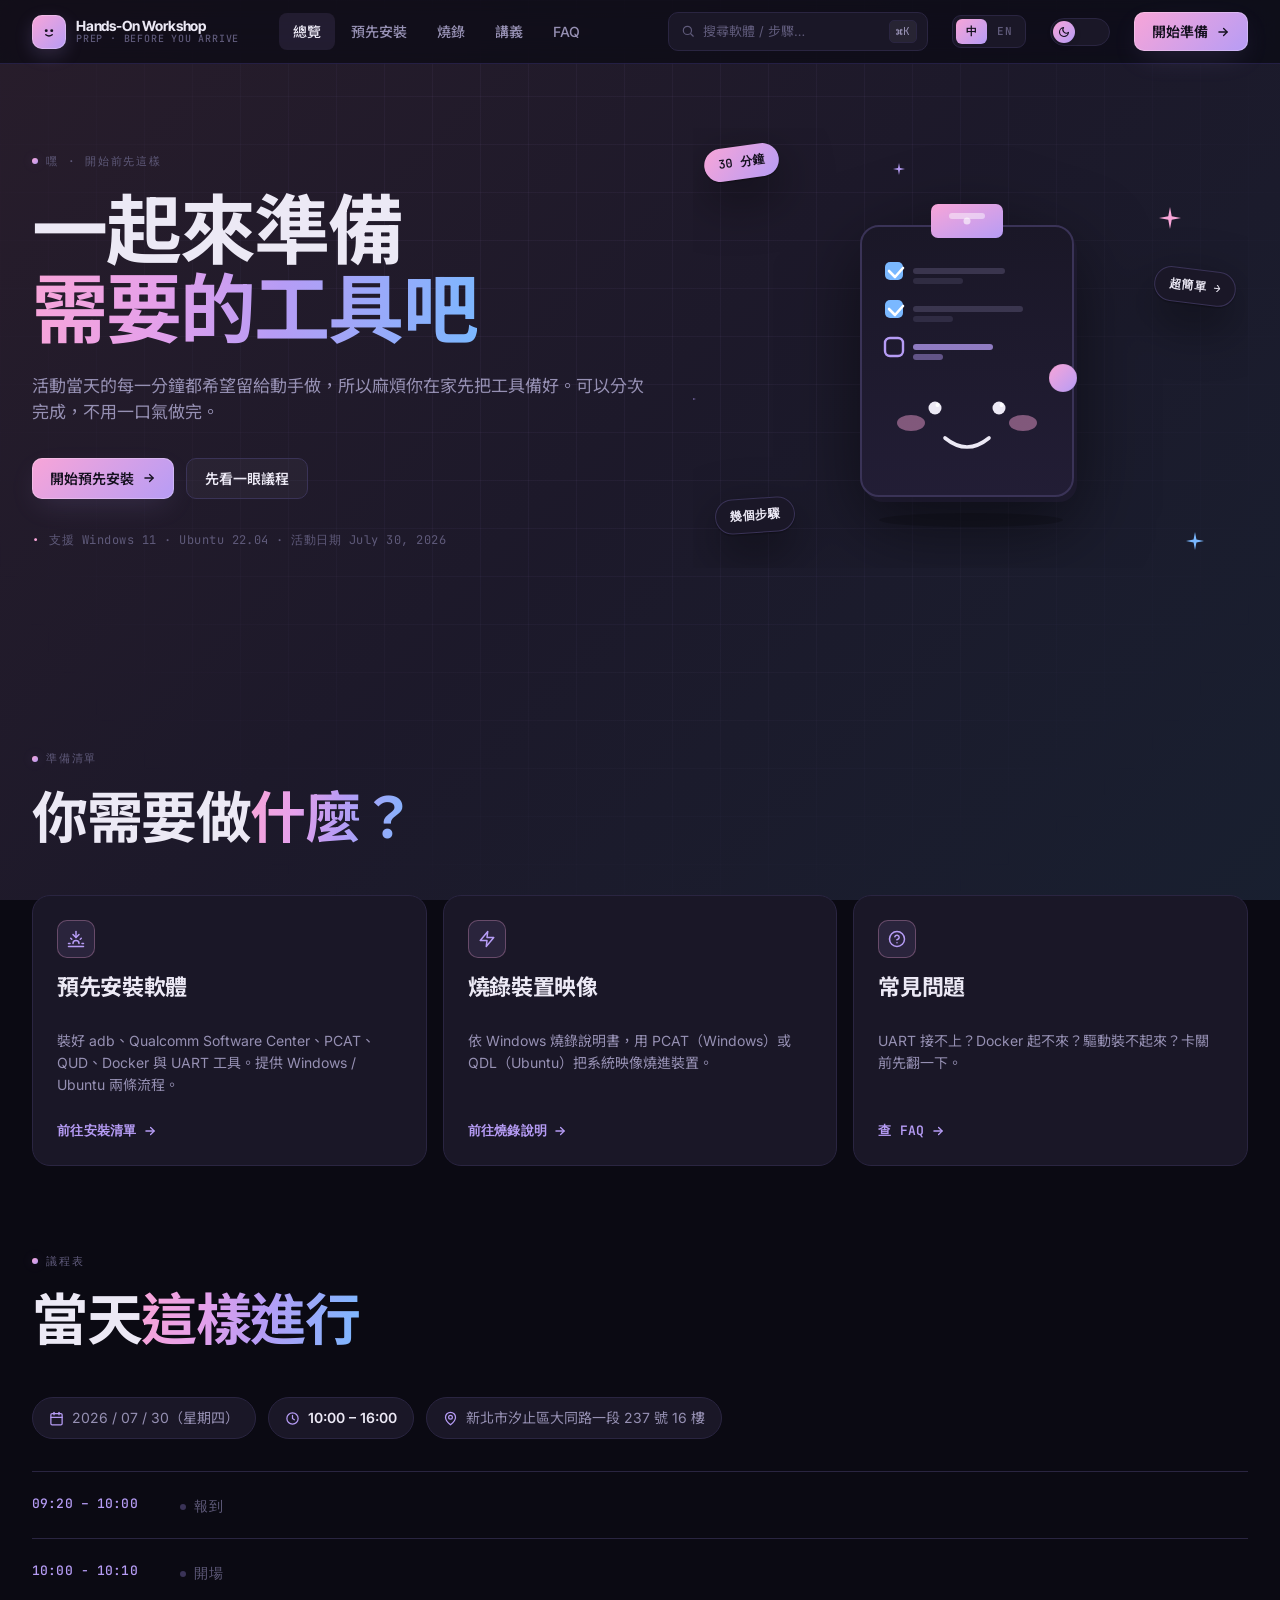
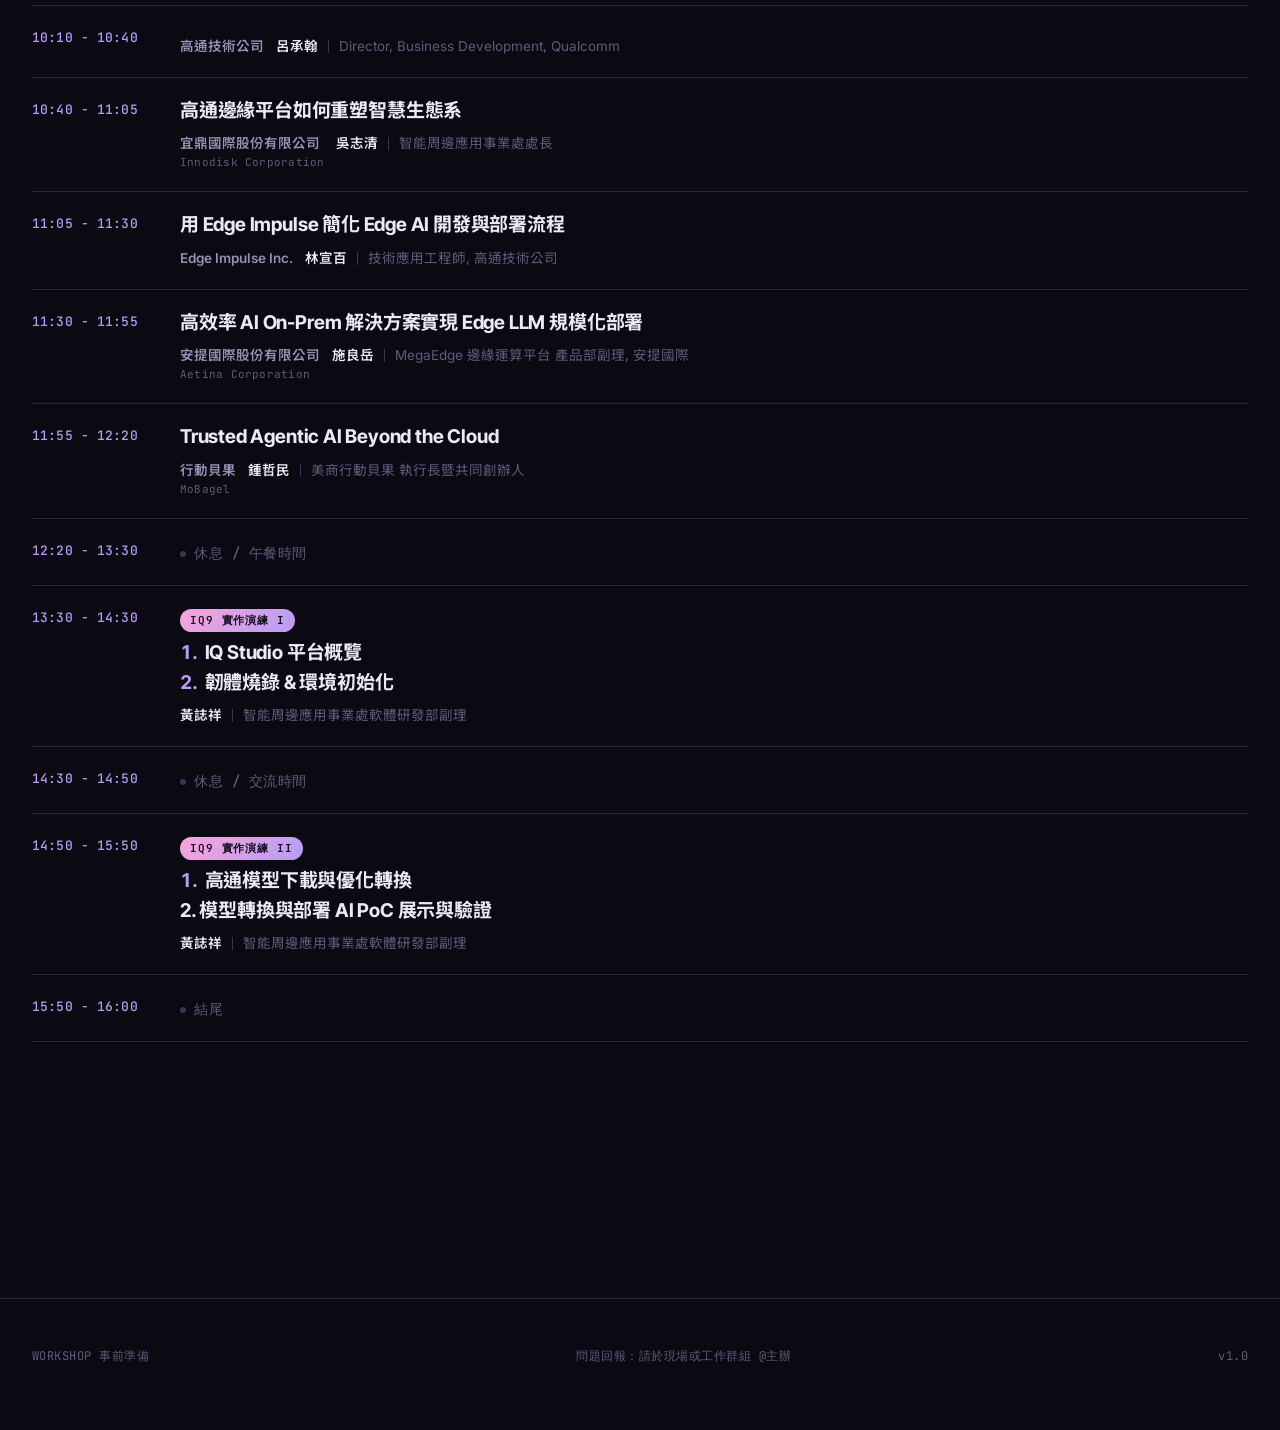
==== commit 0154509e: "fix:Remove the pre-installed form line items and adjust the tab order." ====
--- a/index.html
+++ b/index.html
@@ -56,8 +56,8 @@
       <a href="index.html" class="nav-link active"><span class="zh-only">總覽</span><span class="en-only">Overview</span></a>
       <a href="pre-install.html" class="nav-link"><span class="zh-only">預先安裝</span><span class="en-only">Pre-Install</span></a>
       <a href="flashing.html" class="nav-link"><span class="zh-only">燒錄</span><span class="en-only">Flashing</span></a>
+      <a href="handouts.html" class="nav-link"><span class="zh-only">講義</span><span class="en-only">Handouts</span></a>
       <a href="faq.html" class="nav-link"><span class="zh-only">FAQ</span><span class="en-only">FAQ</span></a>
-      <a href="handouts.html" class="nav-link"><span class="zh-only">講義</span><span class="en-only">Handouts</span></a>
     </nav>
 
     <span class="nav-spacer"></span>
@@ -116,8 +116,8 @@
       </div>
 
       <div class="hero-meta">
-        <span class="zh-only">支援 Windows 11 · Ubuntu 22.04 · 活動日期 June 30, 2026</span>
-        <span class="en-only">Windows 11 · Ubuntu 22.04 · event date June 30, 2026</span>
+        <span class="zh-only">支援 Windows 11 · Ubuntu 22.04 · 活動日期 July 30, 2026</span>
+        <span class="en-only">Windows 11 · Ubuntu 22.04 · event date July 30, 2026</span>
       </div>
     </div>
 
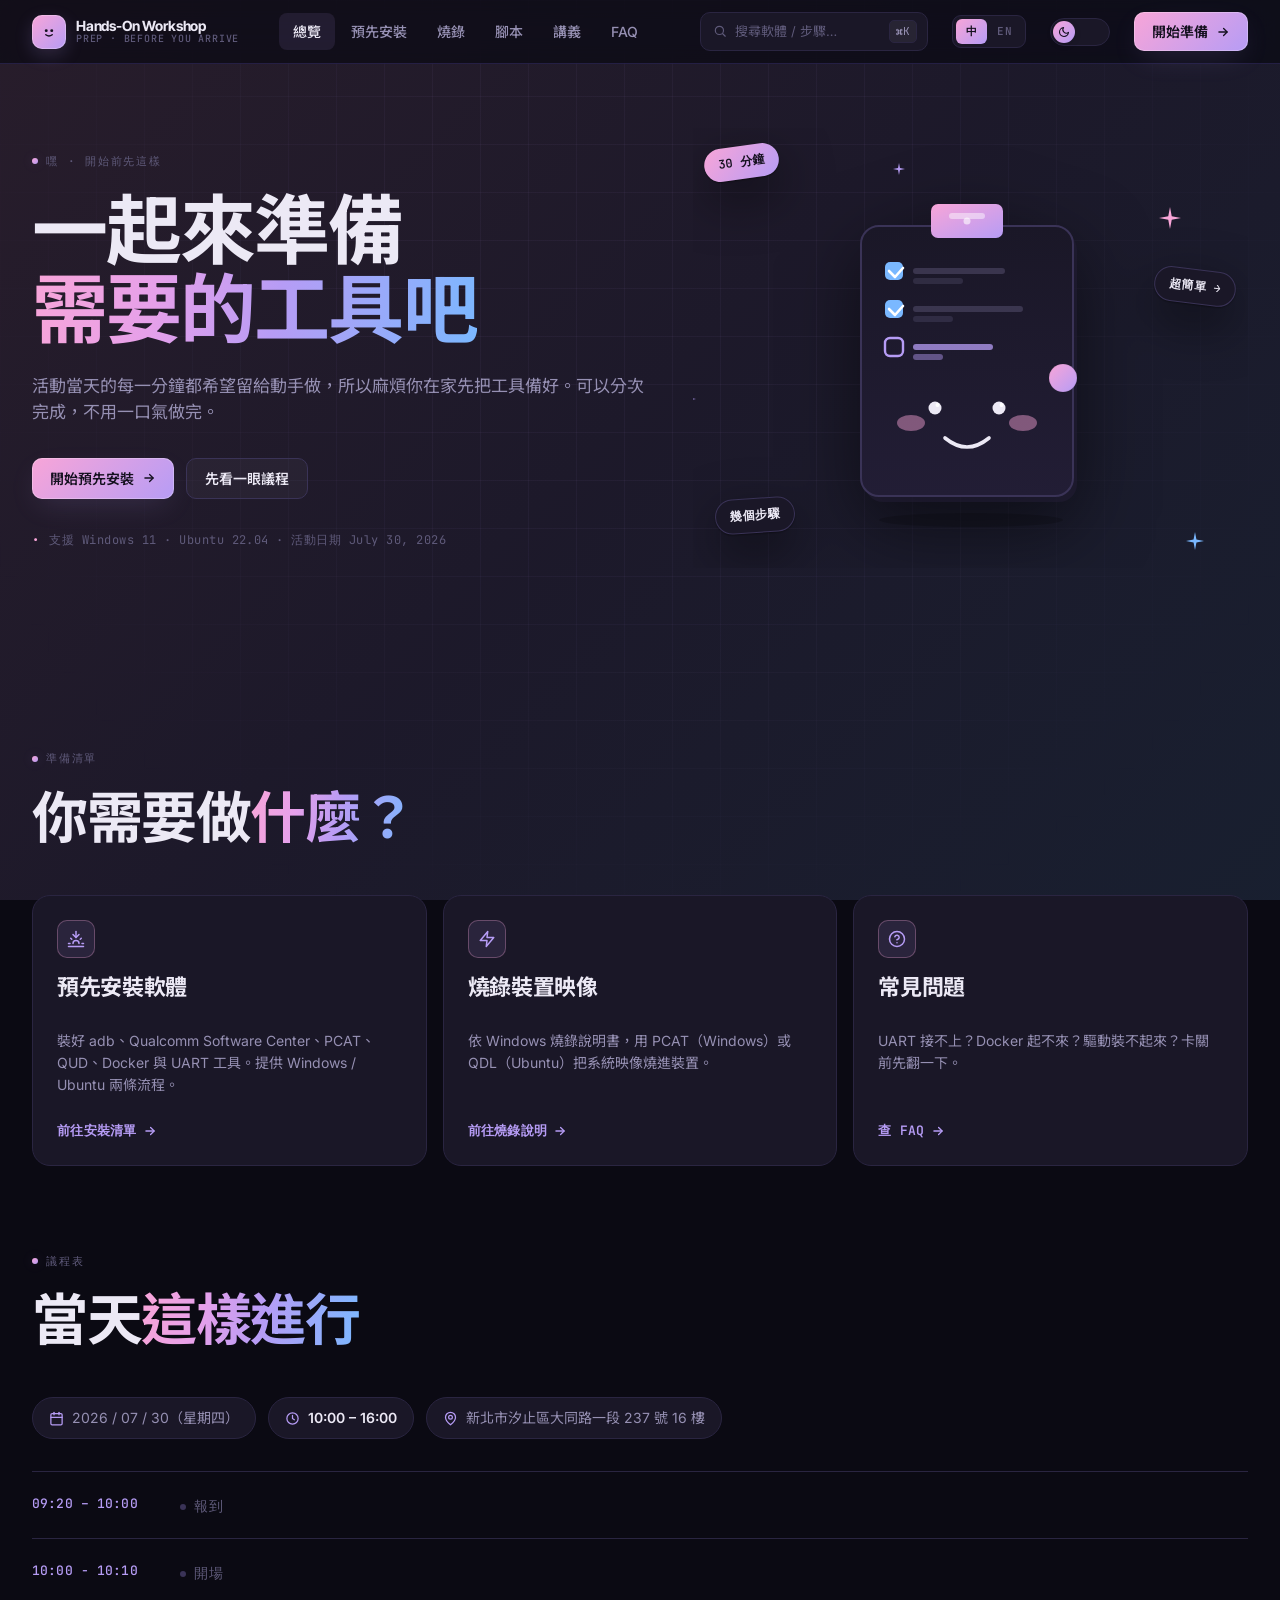
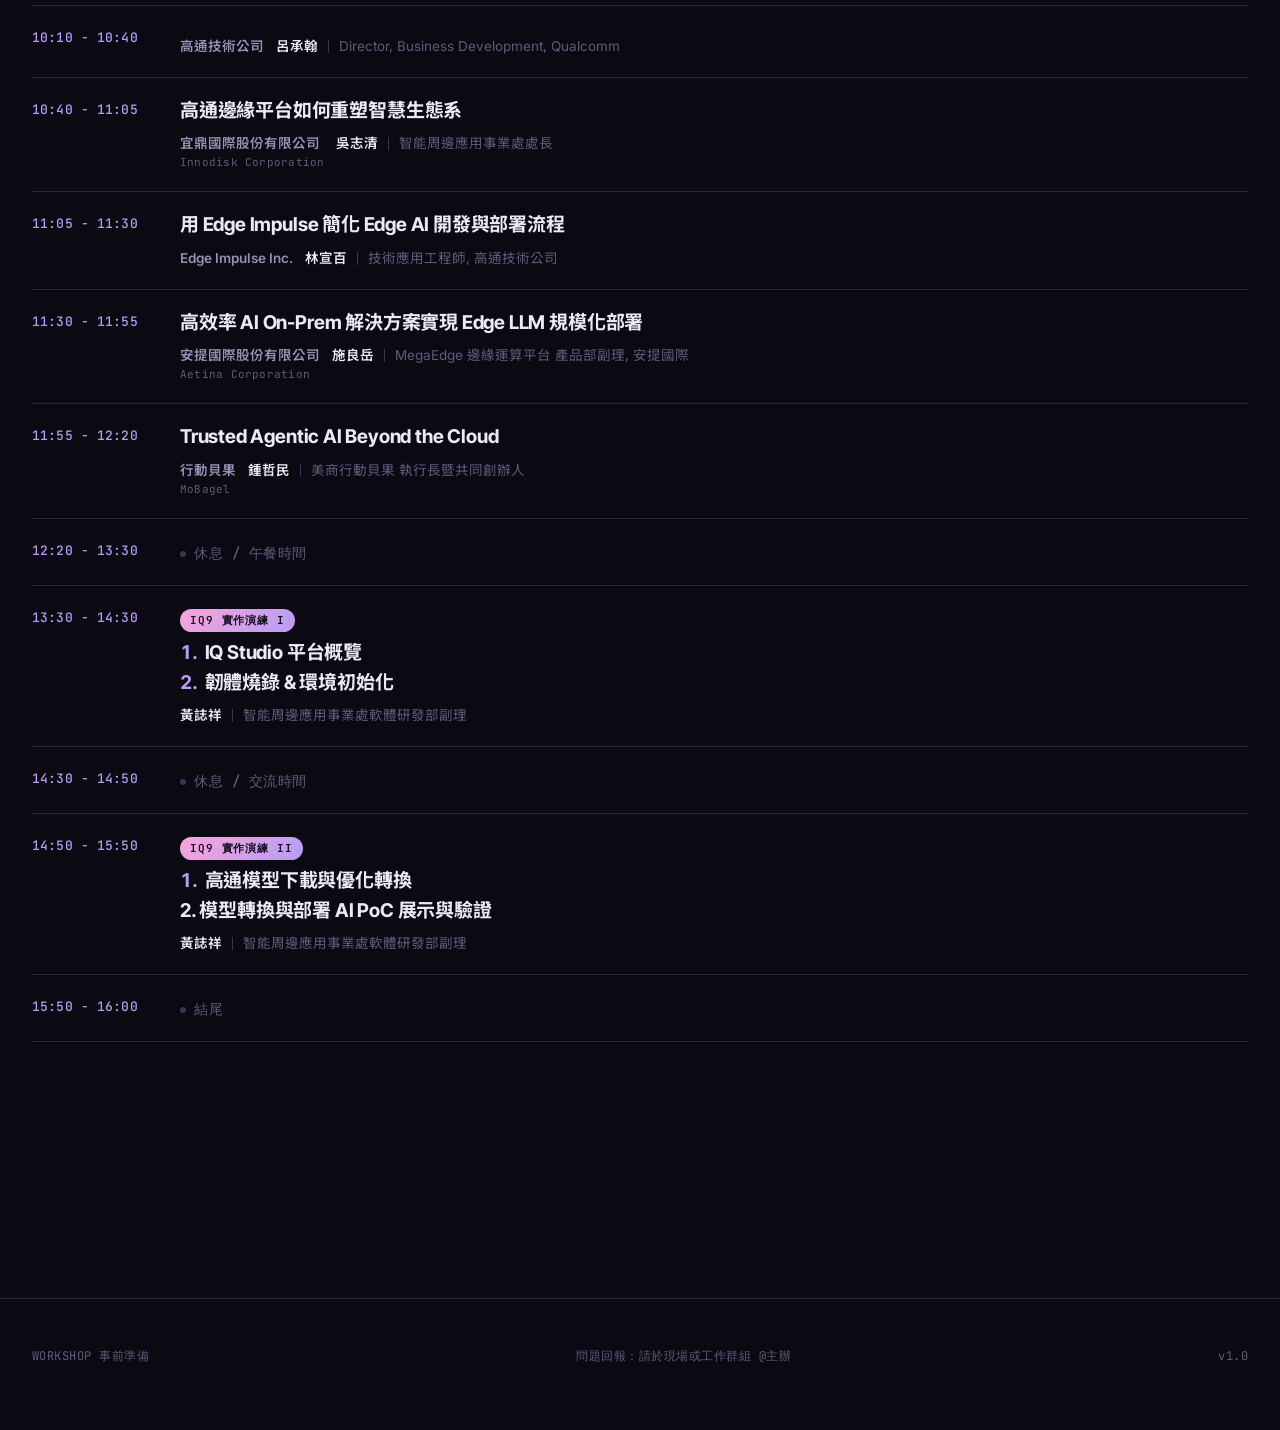
==== commit ac1f7d3d: "feat:Add New Script Page" ====
--- a/index.html
+++ b/index.html
@@ -56,6 +56,7 @@
       <a href="index.html" class="nav-link active"><span class="zh-only">總覽</span><span class="en-only">Overview</span></a>
       <a href="pre-install.html" class="nav-link"><span class="zh-only">預先安裝</span><span class="en-only">Pre-Install</span></a>
       <a href="flashing.html" class="nav-link"><span class="zh-only">燒錄</span><span class="en-only">Flashing</span></a>
+      <a href="script.html" class="nav-link"><span class="zh-only">腳本</span><span class="en-only">Script</span></a>
       <a href="handouts.html" class="nav-link"><span class="zh-only">講義</span><span class="en-only">Handouts</span></a>
       <a href="faq.html" class="nav-link"><span class="zh-only">FAQ</span><span class="en-only">FAQ</span></a>
     </nav>
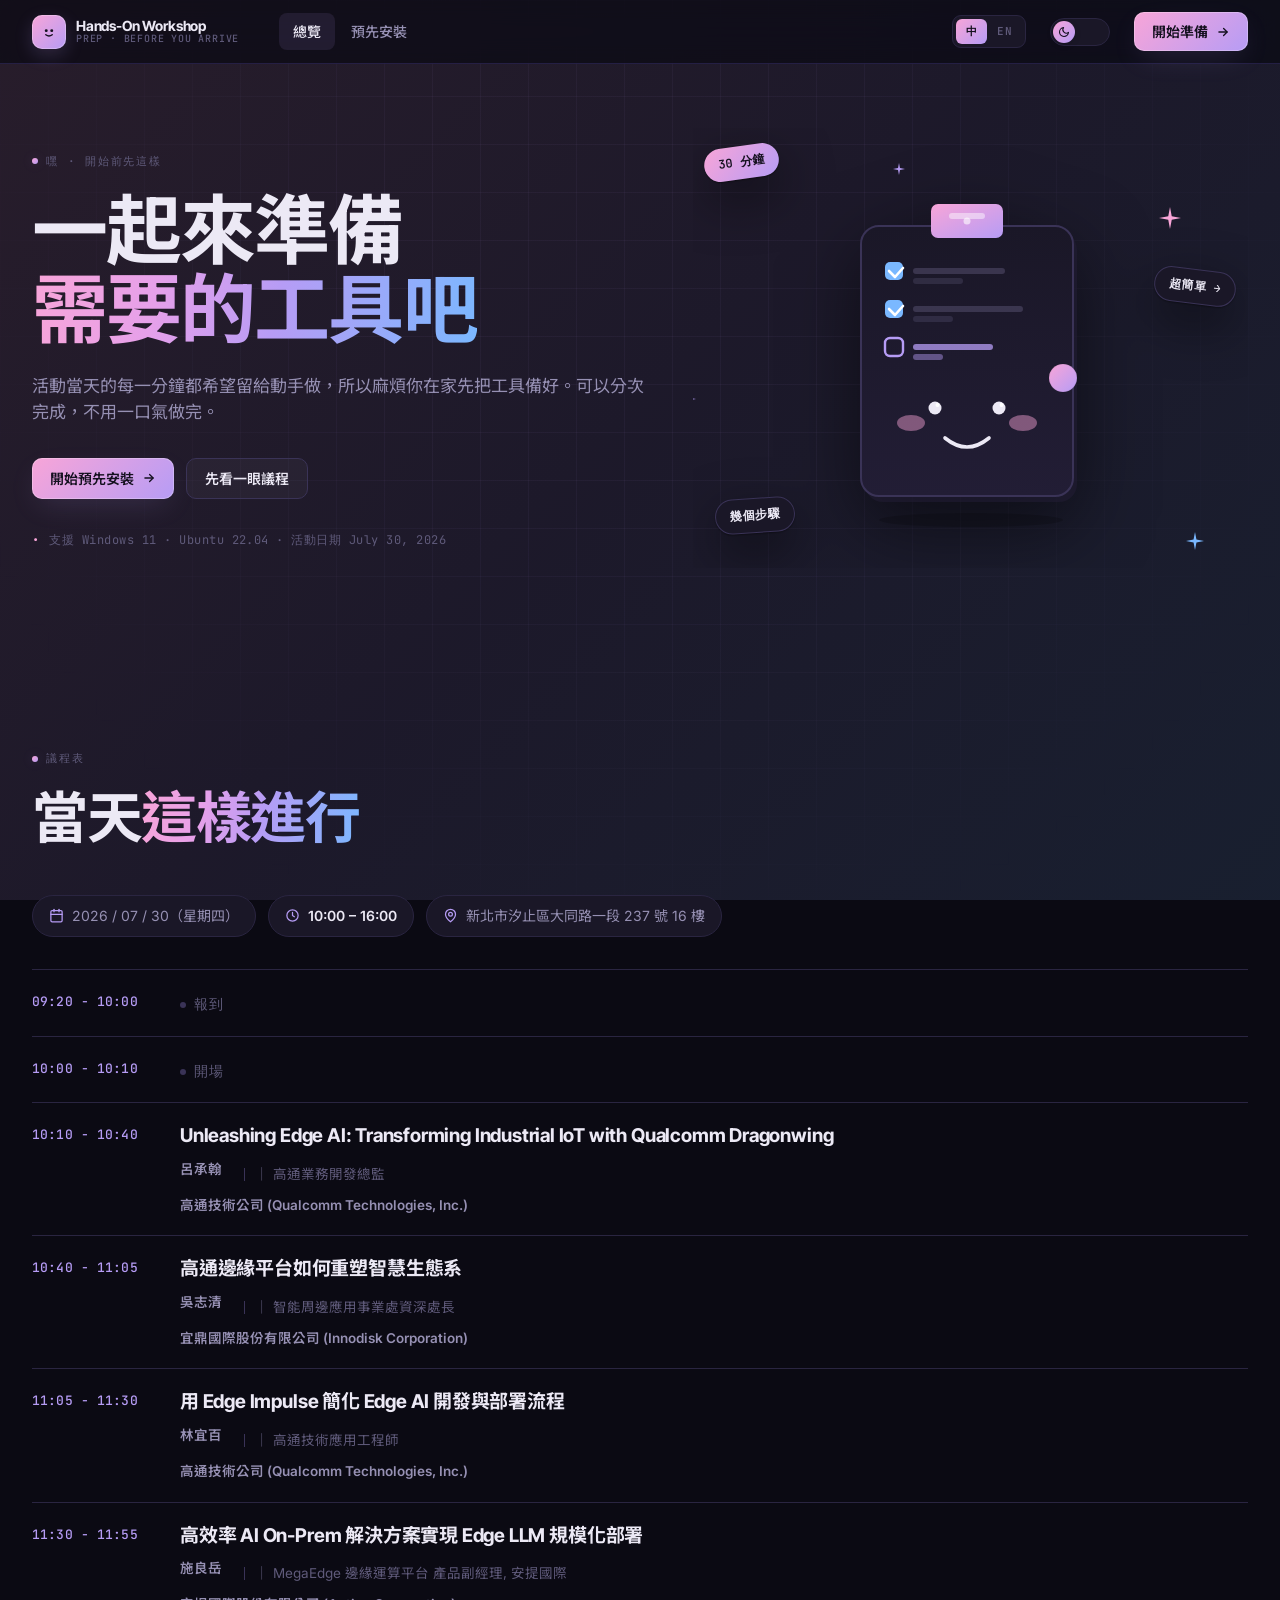
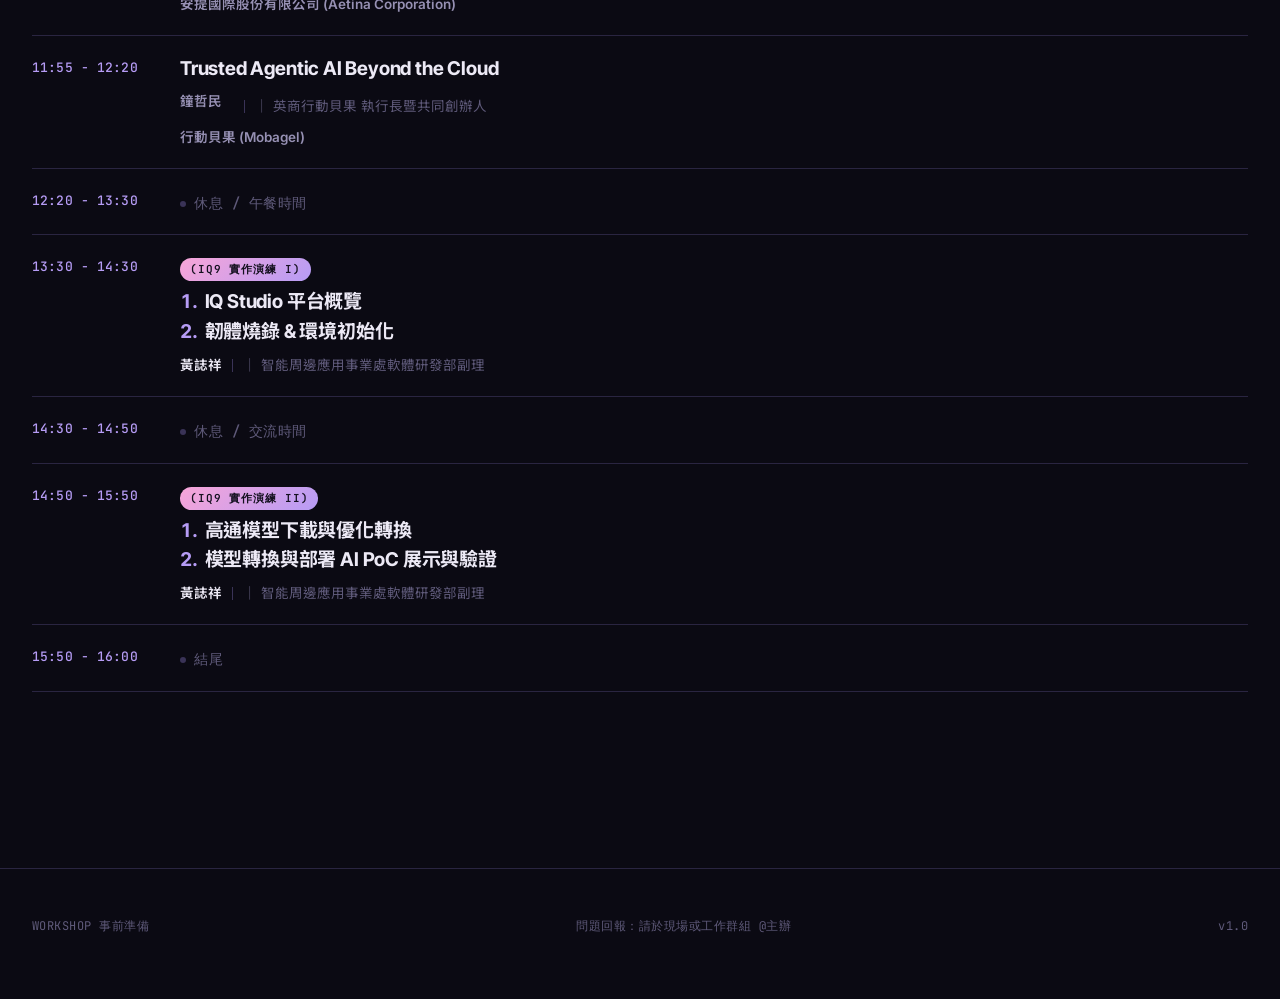
==== commit f73f105c: "fix:Hide information" ====
--- a/index.html
+++ b/index.html
@@ -55,20 +55,18 @@
     <nav class="nav-links">
       <a href="index.html" class="nav-link active"><span class="zh-only">總覽</span><span class="en-only">Overview</span></a>
       <a href="pre-install.html" class="nav-link"><span class="zh-only">預先安裝</span><span class="en-only">Pre-Install</span></a>
-      <a href="flashing.html" class="nav-link"><span class="zh-only">燒錄</span><span class="en-only">Flashing</span></a>
-      <a href="script.html" class="nav-link"><span class="zh-only">腳本</span><span class="en-only">Script</span></a>
-      <a href="handouts.html" class="nav-link"><span class="zh-only">講義</span><span class="en-only">Handouts</span></a>
-      <a href="faq.html" class="nav-link"><span class="zh-only">FAQ</span><span class="en-only">FAQ</span></a>
+      <!--<a href="flashing.html" class="nav-link"><span class="zh-only">燒錄</span><span class="en-only">Flashing</span></a>
+      <a href="handouts.html" class="nav-link"><span class="zh-only">講義</span><span class="en-only">Handouts</span></a>-->
     </nav>
 
     <span class="nav-spacer"></span>
 
-    <button class="nav-search" data-open-search aria-label="Open search">
+    <!--<button class="nav-search" data-open-search aria-label="Open search">
       <svg viewBox="0 0 24 24" fill="none" stroke="currentColor" stroke-width="2" stroke-linecap="round" stroke-linejoin="round"><circle cx="11" cy="11" r="7"/><path d="m21 21-4.3-4.3"/></svg>
       <span class="label zh-only">搜尋軟體 / 步驟…</span>
       <span class="label en-only">Search software / steps…</span>
       <span class="kbd">⌘K</span>
-    </button>
+    </button>-->
 
     <div class="lang-toggle" role="group" aria-label="Language">
       <button data-lang="zh">中</button>
@@ -216,60 +214,6 @@
     </div>
   </section>
 
-  <!-- ===== PICK YOUR PATH ===== -->
-  <section class="section">
-    <div class="section-head">
-      <span class="eyebrow"><span class="zh-only">準備清單</span><span class="en-only">WHAT TO PREP</span></span>
-      <h2 class="display">
-        <span class="zh-only">你需要做<span class="grad-text">什麼？</span></span>
-        <span class="en-only">What do You
-Need to Do?</span>
-      </h2>
-    </div>
-
-    <div class="path-grid">
-      <a href="pre-install.html" class="path-card">
-        <span class="icon" aria-hidden="true">
-          <svg viewBox="0 0 24 24" fill="none" stroke="currentColor" stroke-width="2" stroke-linecap="round" stroke-linejoin="round"><path d="M12 2v8"/><path d="m4.93 10.93 1.41 1.41"/><path d="M2 18h2"/><path d="M20 18h2"/><path d="m19.07 10.93-1.41 1.41"/><path d="M22 22H2"/><path d="m16 6-4 4-4-4"/><path d="M16 18a4 4 0 0 0-8 0"/></svg>
-        </span>
-        <h3><span class="zh-only">預先安裝軟體</span><span class="en-only">Pre-install software</span></h3>
-        <p>
-          <span class="zh-only">裝好 adb、Qualcomm Software Center、PCAT、QUD、Docker 與 UART 工具。提供 Windows / Ubuntu 兩條流程。</span>
-          <span class="en-only">Install adb, Qualcomm Software Center, PCAT, QUD, Docker, and UART tools. Side-by-side Windows / Ubuntu flows.</span>
-        </p>
-        <span class="go"><span class="zh-only">前往安裝清單</span><span class="en-only">go to checklist</span>
-          <svg viewBox="0 0 24 24" fill="none" stroke="currentColor" stroke-width="2.2" stroke-linecap="round" stroke-linejoin="round"><path d="M5 12h14"/><path d="m13 6 6 6-6 6"/></svg>
-        </span>
-      </a>
-
-      <a href="flashing.html" class="path-card">
-        <span class="icon" aria-hidden="true">
-          <svg viewBox="0 0 24 24" fill="none" stroke="currentColor" stroke-width="2" stroke-linecap="round" stroke-linejoin="round"><path d="M13 2 3 14h9l-1 8 10-12h-9z"/></svg>
-        </span>
-        <h3><span class="zh-only">燒錄裝置映像</span><span class="en-only">Flash the device</span></h3>
-        <p>
-          <span class="zh-only">依 Windows 燒錄說明書，用 PCAT（Windows）或 QDL（Ubuntu）把系統映像燒進裝置。</span>
-          <span class="en-only">Follow the Windows flashing guide — write the image to the device with PCAT (Windows) or QDL (Ubuntu).</span>
-        </p>
-        <span class="go"><span class="zh-only">前往燒錄說明</span><span class="en-only">go to flashing</span>
-          <svg viewBox="0 0 24 24" fill="none" stroke="currentColor" stroke-width="2.2" stroke-linecap="round" stroke-linejoin="round"><path d="M5 12h14"/><path d="m13 6 6 6-6 6"/></svg>
-        </span>
-      </a>
-
-      <a href="faq.html" class="path-card">
-        <span class="icon" aria-hidden="true">
-          <svg viewBox="0 0 24 24" fill="none" stroke="currentColor" stroke-width="2" stroke-linecap="round" stroke-linejoin="round"><circle cx="12" cy="12" r="10"/><path d="M9.1 9a3 3 0 0 1 5.83 1c0 2-3 3-3 3"/><line x1="12" y1="17" x2="12" y2="17.01"/></svg>
-        </span>
-        <h3><span class="zh-only">常見問題</span><span class="en-only">FAQ</span></h3>
-        <p>
-          <span class="zh-only">UART 接不上？Docker 起不來？驅動裝不起來？卡關前先翻一下。</span>
-          <span class="en-only">UART won't connect? Docker won't start? Driver issues? Skim this before you get stuck.</span>
-        </p>
-        <span class="go"><span class="zh-only">查 FAQ</span><span class="en-only">browse FAQ</span>
-          <svg viewBox="0 0 24 24" fill="none" stroke="currentColor" stroke-width="2.2" stroke-linecap="round" stroke-linejoin="round"><path d="M5 12h14"/><path d="m13 6 6 6-6 6"/></svg>
-        </span>
-      </a>
-    </div>
 
   <!-- ===== AGENDA ===== -->
   <section class="section" id="agenda">
@@ -299,7 +243,7 @@
     <div class="timeline">
 
       <div class="ag-row is-break">
-        <div class="ag-time">09:20 – 10:00</div>
+        <div class="ag-time">09:20 - 10:00</div>
         <div class="ag-body"><div class="ag-label">報到</div></div>
       </div>
 
@@ -311,9 +255,13 @@
       <div class="ag-row">
         <div class="ag-time">10:10 - 10:40</div>
         <div class="ag-body">
-          <div class="ag-speaker">
-            <span class="org">高通技術公司</span>
-            <span class="who"><span class="name">呂承翰</span><span class="divider"></span><span class="role">Director, Business Development,  Qualcomm</span></span>
+          <div class="ag-title">Unleashing Edge AI: Transforming Industrial IoT with Qualcomm Dragonwing</div>
+          <div class="ag-speaker">
+            <span class="org">呂承翰</span>
+            <span class="who"><span class="name"></span><span class="divider"></span><span class="role">｜ 高通業務開發總監</span></span>
+          </div>
+          <div class="ag-speaker">
+            <span class="org">高通技術公司 (Qualcomm Technologies, Inc.)</span>
           </div>
         </div>
       </div>
@@ -323,8 +271,11 @@
         <div class="ag-body">
           <div class="ag-title">高通邊緣平台如何重塑智慧生態系</div>
           <div class="ag-speaker">
-            <span class="org">宜鼎國際股份有限公司<span class="en">Innodisk Corporation</span></span>
-            <span class="who"><span class="name">吳志清</span><span class="divider"></span><span class="role">智能周邊應用事業處處長</span></span>
+            <span class="org">吳志清</span>
+            <span class="who"><span class="name"></span><span class="divider"></span><span class="role">｜ 智能周邊應用事業處資深處長</span></span>
+          </div>
+          <div class="ag-speaker">
+            <span class="org">宜鼎國際股份有限公司 (Innodisk Corporation)</span>
           </div>
         </div>
       </div>
@@ -334,8 +285,11 @@
         <div class="ag-body">
           <div class="ag-title">用 Edge Impulse 簡化 Edge AI 開發與部署流程</div>
           <div class="ag-speaker">
-            <span class="org">Edge Impulse Inc.</span>
-            <span class="who"><span class="name">林宣百</span><span class="divider"></span><span class="role">技術應用工程師, 高通技術公司</span></span>
+            <span class="org">林宜百</span>
+            <span class="who"><span class="name"></span><span class="divider"></span><span class="role">｜ 高通技術應用工程師</span></span>
+          </div>
+          <div class="ag-speaker">
+            <span class="org">高通技術公司 (Qualcomm Technologies, Inc.)</span>
           </div>
         </div>
       </div>
@@ -345,8 +299,11 @@
         <div class="ag-body">
           <div class="ag-title">高效率 AI On-Prem 解決方案實現 Edge LLM 規模化部署</div>
           <div class="ag-speaker">
-            <span class="org">安提國際股份有限公司<span class="en">Aetina Corporation</span></span>
-            <span class="who"><span class="name">施良岳</span><span class="divider"></span><span class="role">MegaEdge 邊緣運算平台 產品部副理, 安提國際</span></span>
+            <span class="org">施良岳</span>
+            <span class="who"><span class="name"></span><span class="divider"></span><span class="role">｜ MegaEdge 邊緣運算平台 產品副經理, 安提國際</span></span>
+          </div>
+          <div class="ag-speaker">
+            <span class="org">安提國際股份有限公司 (Aetina Corporation)</span>
           </div>
         </div>
       </div>
@@ -356,8 +313,11 @@
         <div class="ag-body">
           <div class="ag-title">Trusted Agentic AI Beyond the Cloud</div>
           <div class="ag-speaker">
-            <span class="org">行動貝果<span class="en">MoBagel</span></span>
-            <span class="who"><span class="name">鍾哲民</span><span class="divider"></span><span class="role">美商行動貝果 執行長暨共同創辦人</span></span>
+            <span class="org">鐘哲民</span>
+            <span class="who"><span class="name"></span><span class="divider"></span><span class="role">｜ 英商行動貝果 執行長暨共同創辦人</span></span>
+          </div>
+          <div class="ag-speaker">
+            <span class="org">行動貝果 (Mobagel)</span>
           </div>
         </div>
       </div>
@@ -370,13 +330,13 @@
       <div class="ag-row is-lab">
         <div class="ag-time">13:30 - 14:30</div>
         <div class="ag-body">
-          <span class="ag-tag">IQ9 實作演練 I</span>
+          <span class="ag-tag">(IQ9 實作演練 I)</span>
           <ul class="ag-nums">
             <li><span class="n">1.</span> IQ Studio 平台概覽</li>
             <li><span class="n">2.</span> 韌體燒錄 &amp; 環境初始化</li>
           </ul>
           <div class="ag-speaker">
-            <span class="who"><span class="name">黃誌祥</span><span class="divider"></span><span class="role">智能周邊應用事業處軟體研發部副理</span></span>
+            <span class="who"><span class="name">黃誌祥</span><span class="divider"></span><span class="role">｜ 智能周邊應用事業處軟體研發部副理</span></span>
           </div>
         </div>
       </div>
@@ -389,14 +349,13 @@
       <div class="ag-row is-lab">
         <div class="ag-time">14:50 - 15:50</div>
         <div class="ag-body">
-          <span class="ag-tag">IQ9 實作演練 II</span>
+          <span class="ag-tag">(IQ9 實作演練 II)</span>
           <ul class="ag-nums">
             <li><span class="n">1.</span> 高通模型下載與優化轉換</li>
-            <li>2.
-模型轉換與部署 AI PoC 展示與驗證</li>
+            <li><span class="n">2.</span> 模型轉換與部署 AI PoC 展示與驗證</li>
           </ul>
           <div class="ag-speaker">
-            <span class="who"><span class="name">黃誌祥</span><span class="divider"></span><span class="role">智能周邊應用事業處軟體研發部副理</span></span>
+            <span class="who"><span class="name">黃誌祥</span><span class="divider"></span><span class="role">｜ 智能周邊應用事業處軟體研發部副理</span></span>
           </div>
         </div>
       </div>
--- a/styles.css
+++ b/styles.css
@@ -1245,10 +1245,18 @@
   border-color: var(--c-blue-border);
   border-left-color: var(--c-blue);
 }
+.callout--success {
+  background: color-mix(in oklab, var(--success) 10%, transparent);
+  border-color: color-mix(in oklab, var(--success) 32%, transparent);
+  border-left-color: var(--success);
+  color: var(--success);
+}
 .callout .icon { color: var(--c-lavender); flex-shrink: 0; margin-top: 1px; }
 .callout--warn .icon { color: var(--c-amber); }
 .callout--info .icon { color: var(--c-blue); }
+.callout--success .icon { color: var(--success); }
 .callout strong { color: var(--text); font-weight: 600; }
+.callout--success strong { color: var(--success); }
 .callout code {
   font-family: var(--font-mono);
   font-size: 12.5px;
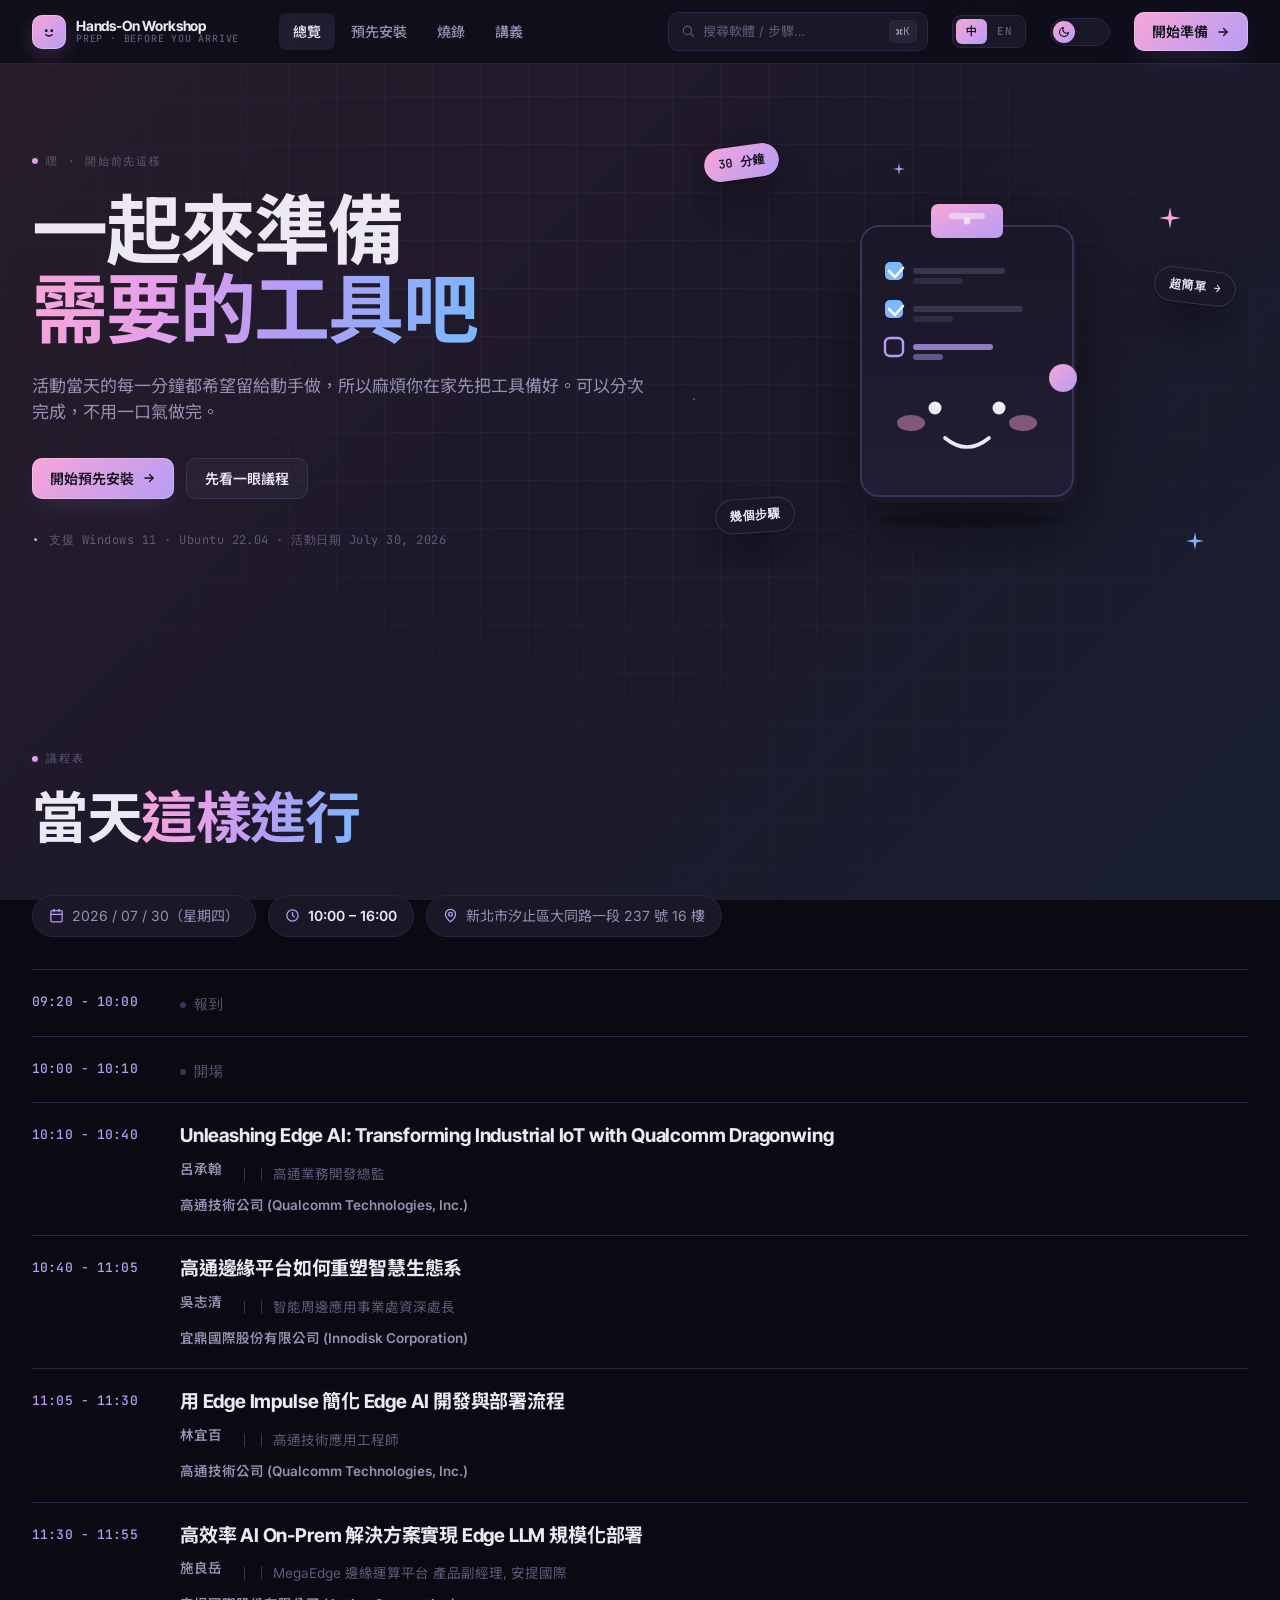
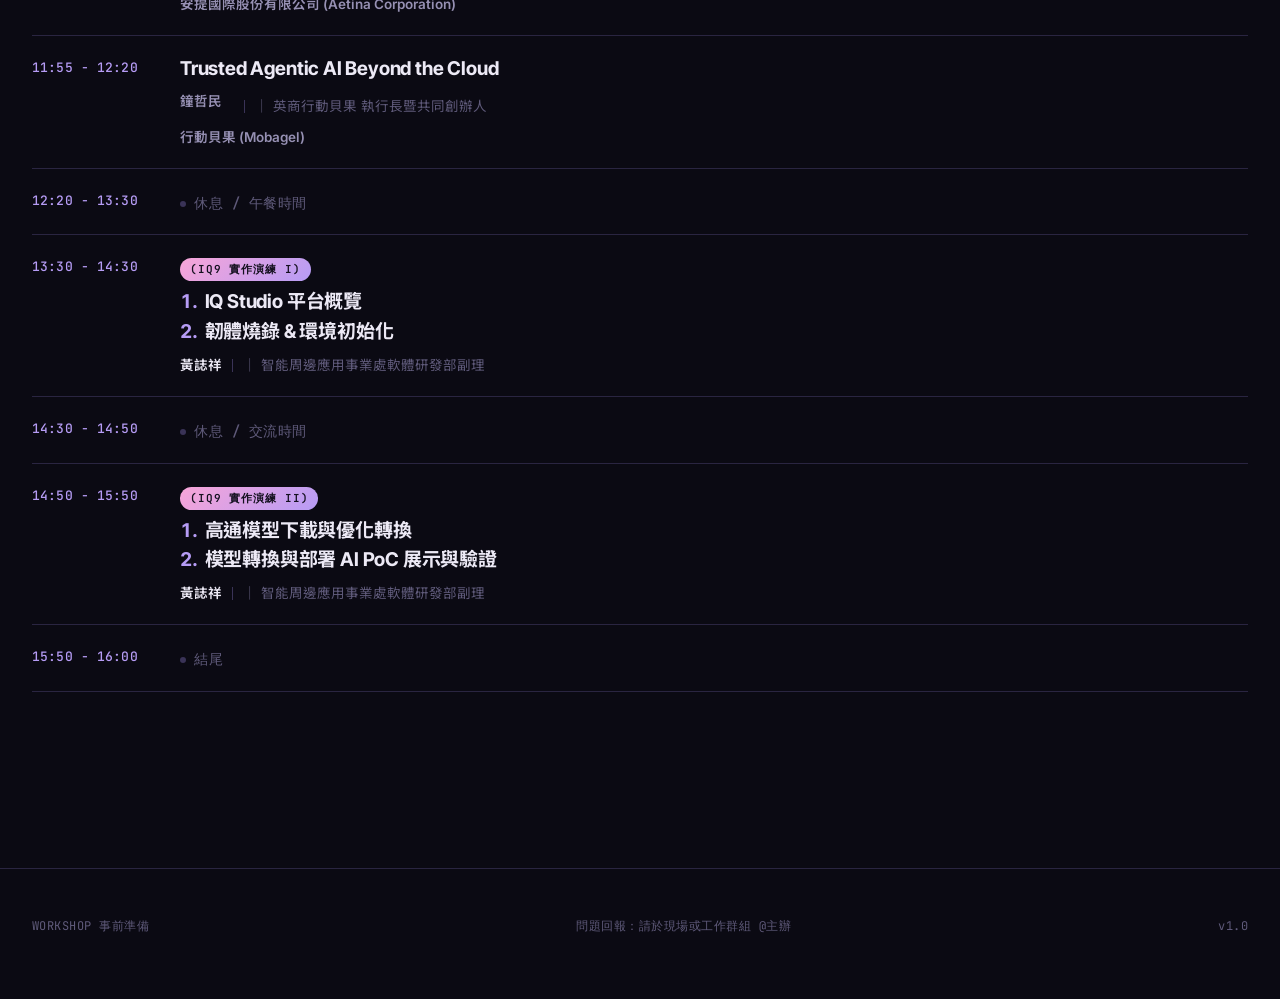
==== commit b8a0b83b: "fix:Show hidden information." ====
--- a/index.html
+++ b/index.html
@@ -55,18 +55,18 @@
     <nav class="nav-links">
       <a href="index.html" class="nav-link active"><span class="zh-only">總覽</span><span class="en-only">Overview</span></a>
       <a href="pre-install.html" class="nav-link"><span class="zh-only">預先安裝</span><span class="en-only">Pre-Install</span></a>
-      <!--<a href="flashing.html" class="nav-link"><span class="zh-only">燒錄</span><span class="en-only">Flashing</span></a>
-      <a href="handouts.html" class="nav-link"><span class="zh-only">講義</span><span class="en-only">Handouts</span></a>-->
+      <a href="flashing.html" class="nav-link"><span class="zh-only">燒錄</span><span class="en-only">Flashing</span></a>
+      <a href="handouts.html" class="nav-link"><span class="zh-only">講義</span><span class="en-only">Handouts</span></a>
     </nav>
 
     <span class="nav-spacer"></span>
 
-    <!--<button class="nav-search" data-open-search aria-label="Open search">
+    <button class="nav-search" data-open-search aria-label="Open search">
       <svg viewBox="0 0 24 24" fill="none" stroke="currentColor" stroke-width="2" stroke-linecap="round" stroke-linejoin="round"><circle cx="11" cy="11" r="7"/><path d="m21 21-4.3-4.3"/></svg>
       <span class="label zh-only">搜尋軟體 / 步驟…</span>
       <span class="label en-only">Search software / steps…</span>
       <span class="kbd">⌘K</span>
-    </button>-->
+    </button>
 
     <div class="lang-toggle" role="group" aria-label="Language">
       <button data-lang="zh">中</button>
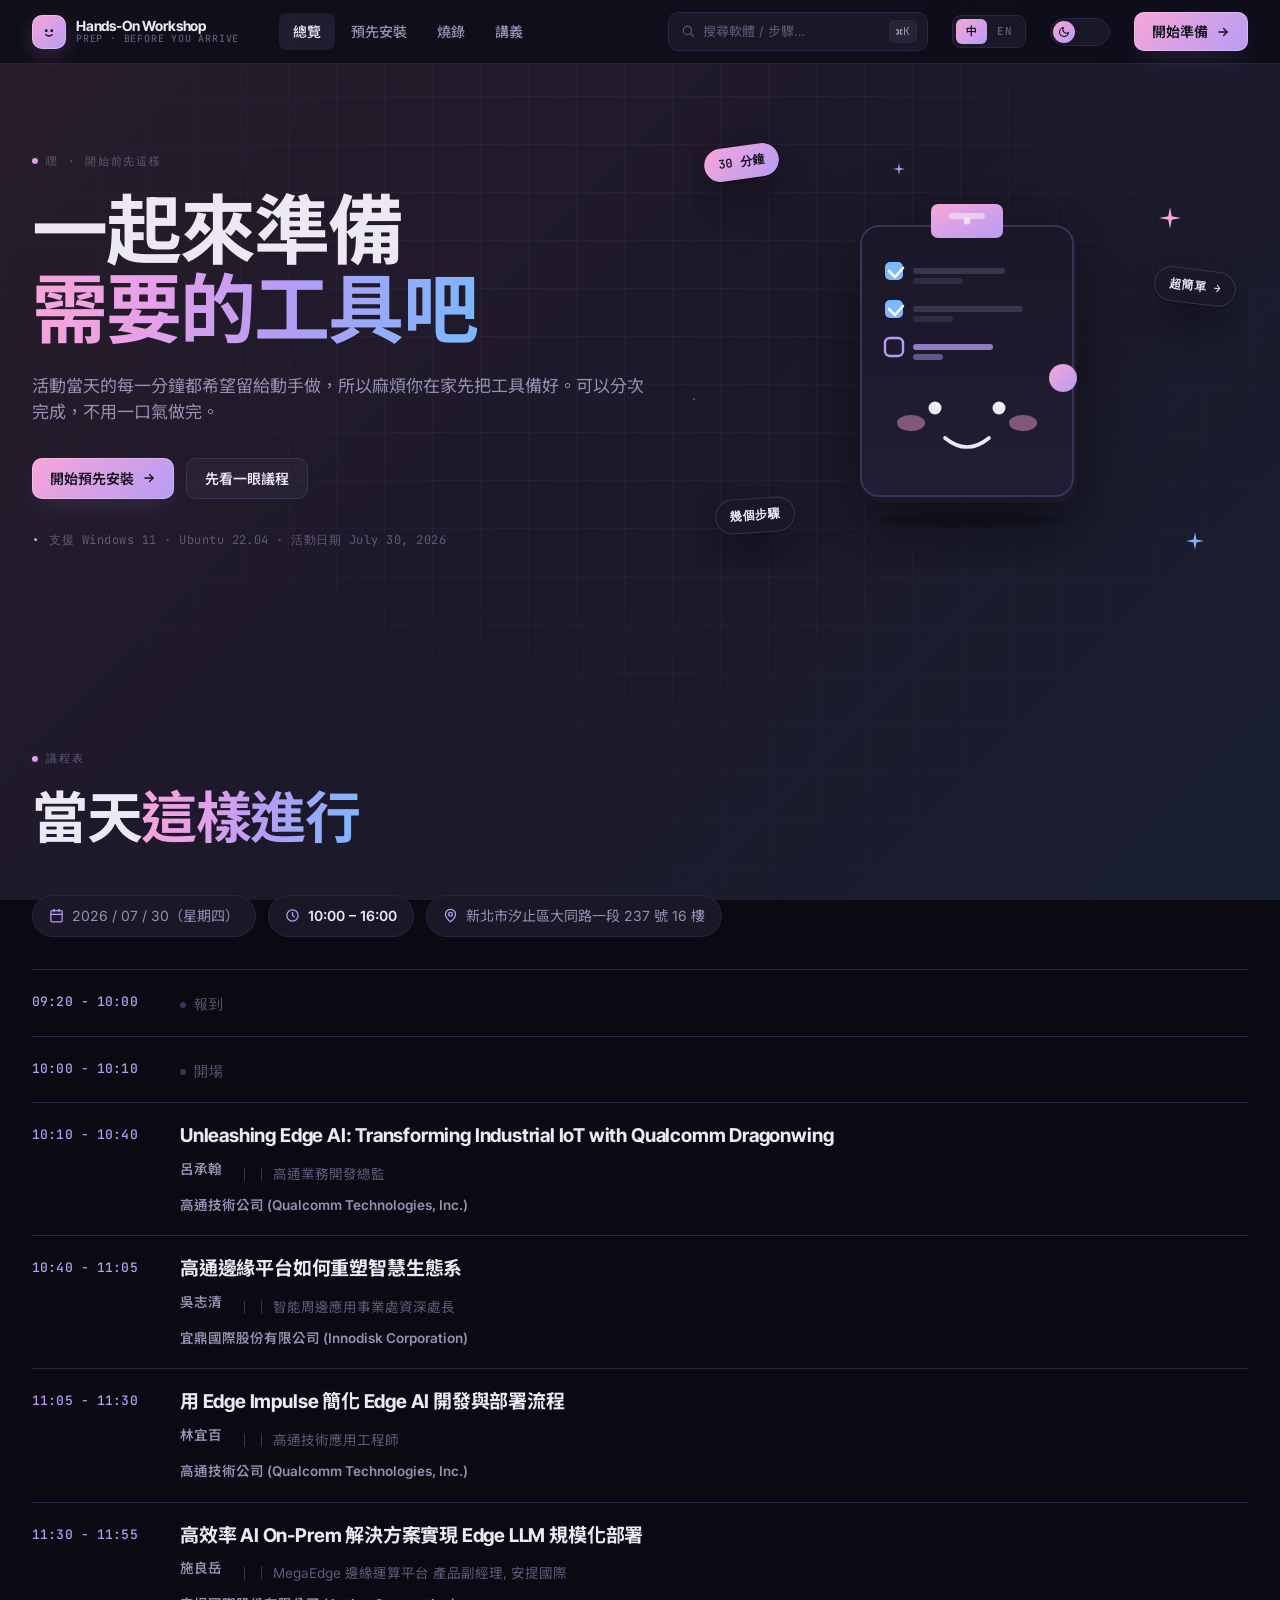
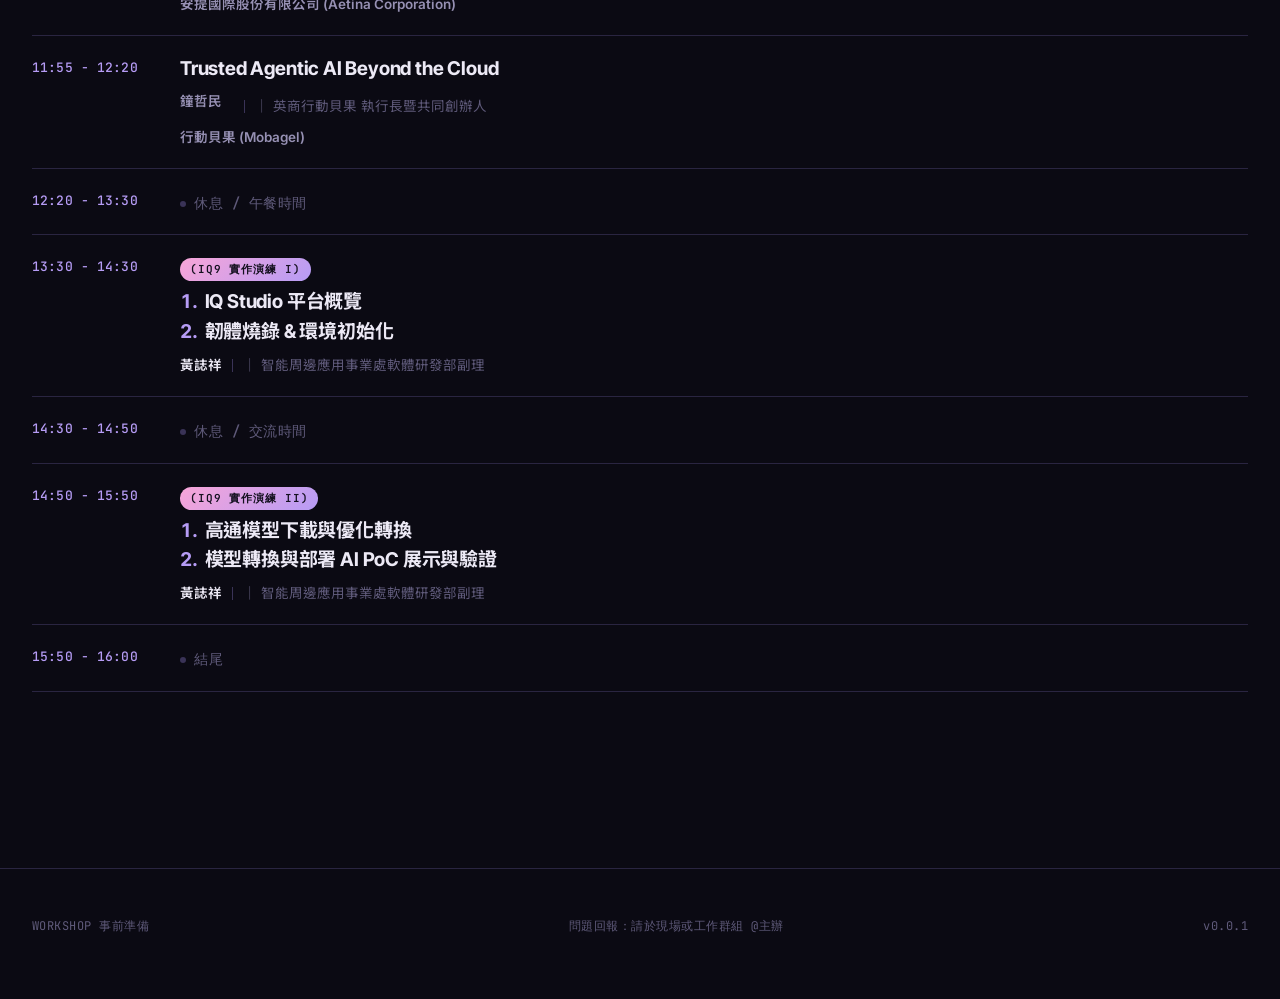
==== commit 5f01413f: "fix:Update version number from v1.0 to v0.0.1" ====
--- a/index.html
+++ b/index.html
@@ -376,7 +376,7 @@
       <span class="zh-only">問題回報：請於現場或工作群組 @主辦</span>
       <span class="en-only">Questions: ping the organisers on-site or in the channel</span>
     </span>
-    <span>v1.0</span>
+    <span>v0.0.1</span>
   </div>
 </footer>
 
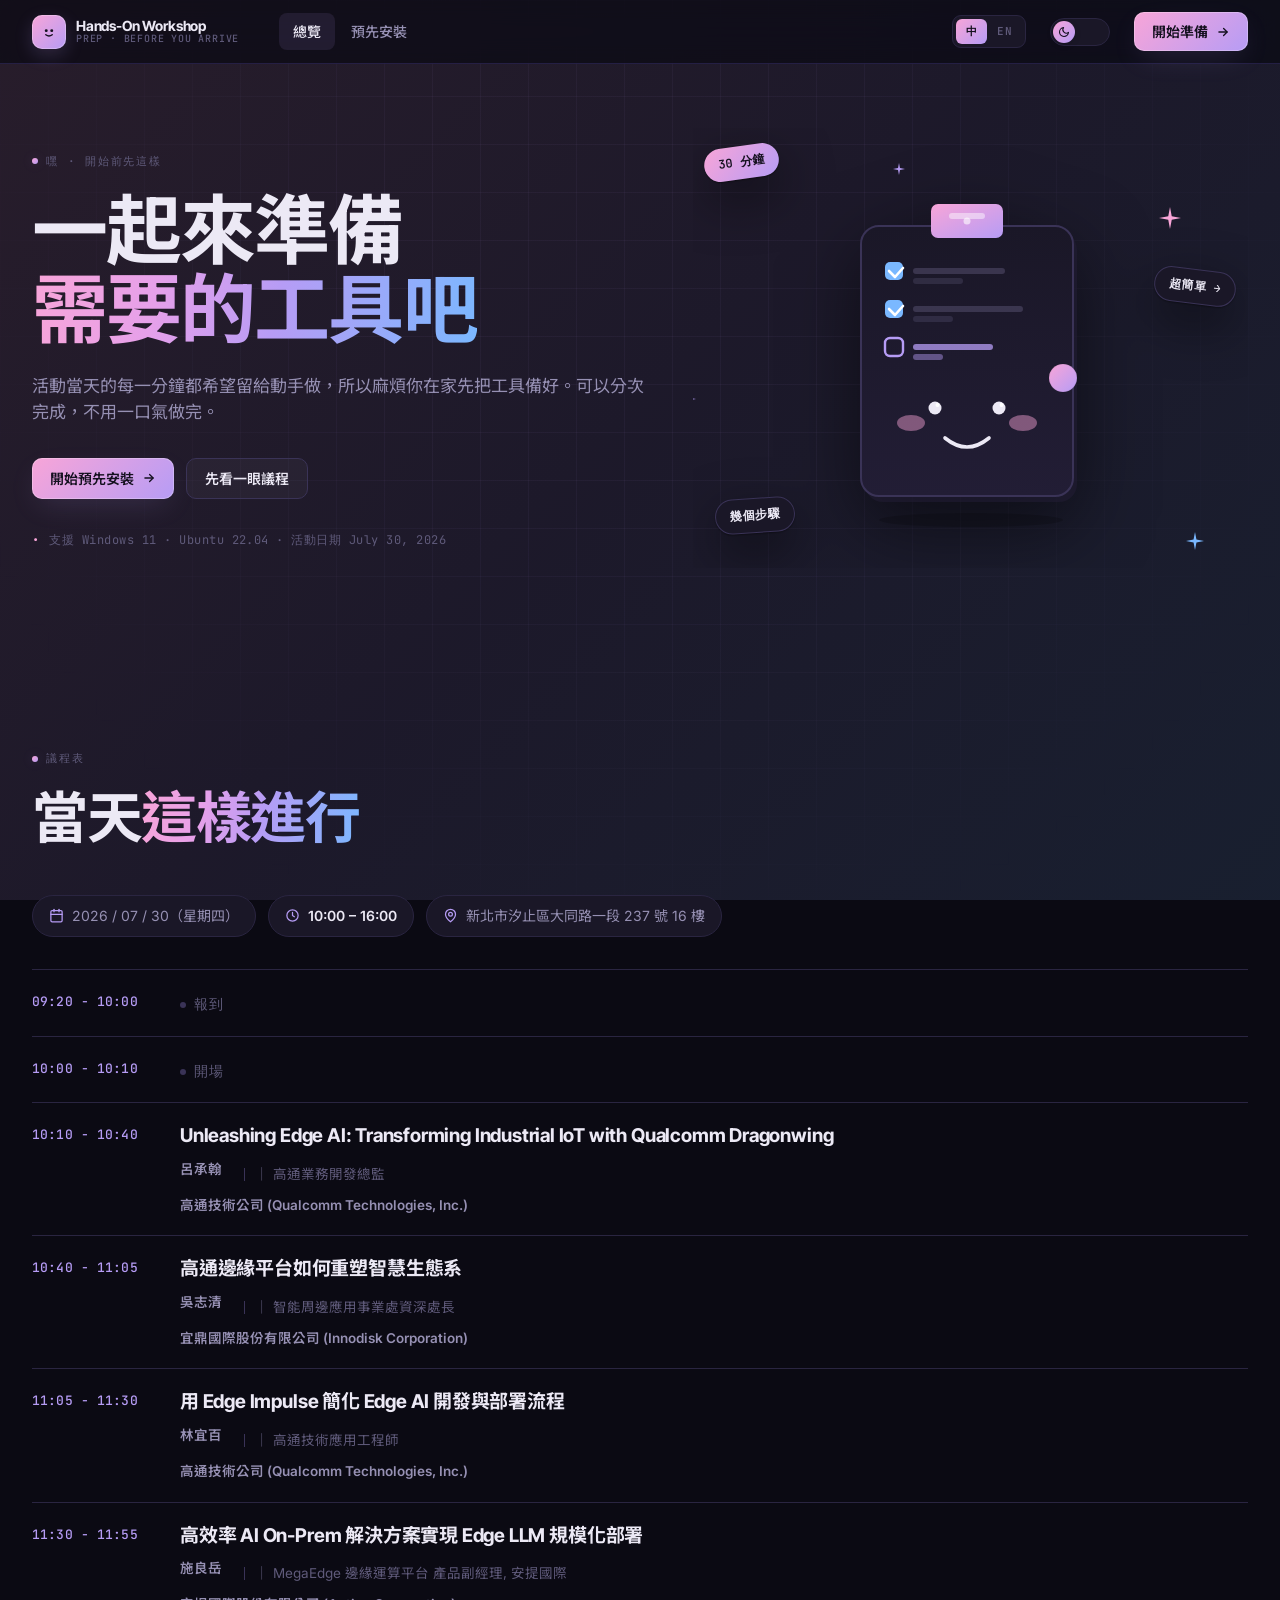
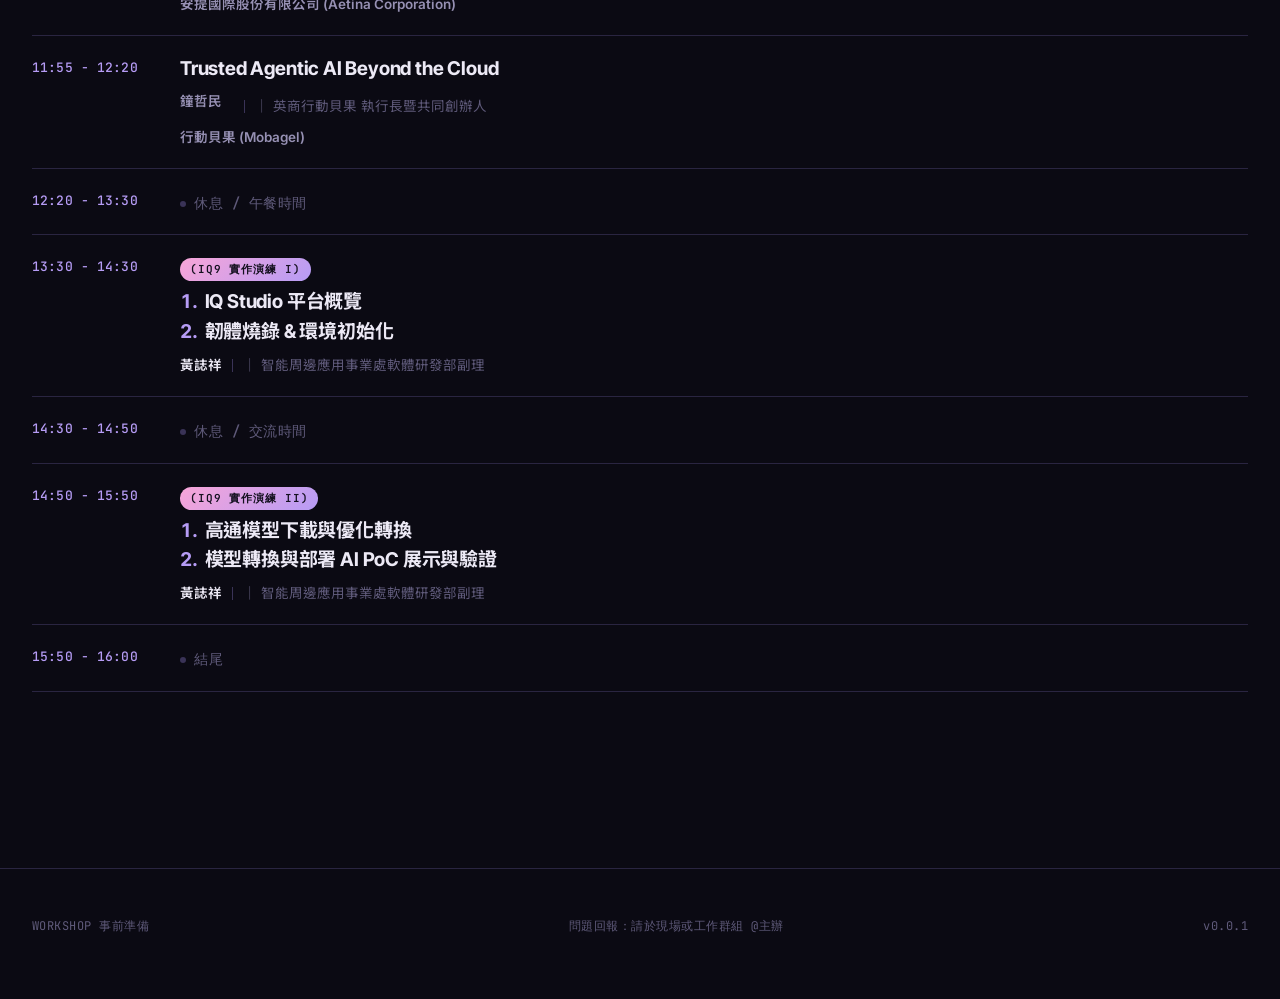
==== commit 33068734: "fix:Comment out navigation links and search button Comment out navigation links for 'Flashing' and '" ====
--- a/index.html
+++ b/index.html
@@ -55,18 +55,18 @@
     <nav class="nav-links">
       <a href="index.html" class="nav-link active"><span class="zh-only">總覽</span><span class="en-only">Overview</span></a>
       <a href="pre-install.html" class="nav-link"><span class="zh-only">預先安裝</span><span class="en-only">Pre-Install</span></a>
-      <a href="flashing.html" class="nav-link"><span class="zh-only">燒錄</span><span class="en-only">Flashing</span></a>
-      <a href="handouts.html" class="nav-link"><span class="zh-only">講義</span><span class="en-only">Handouts</span></a>
+      <!--<a href="flashing.html" class="nav-link"><span class="zh-only">燒錄</span><span class="en-only">Flashing</span></a>
+      <a href="handouts.html" class="nav-link"><span class="zh-only">講義</span><span class="en-only">Handouts</span></a>-->
     </nav>
 
     <span class="nav-spacer"></span>
 
-    <button class="nav-search" data-open-search aria-label="Open search">
+    <!--<button class="nav-search" data-open-search aria-label="Open search">
       <svg viewBox="0 0 24 24" fill="none" stroke="currentColor" stroke-width="2" stroke-linecap="round" stroke-linejoin="round"><circle cx="11" cy="11" r="7"/><path d="m21 21-4.3-4.3"/></svg>
       <span class="label zh-only">搜尋軟體 / 步驟…</span>
       <span class="label en-only">Search software / steps…</span>
       <span class="kbd">⌘K</span>
-    </button>
+    </button>-->
 
     <div class="lang-toggle" role="group" aria-label="Language">
       <button data-lang="zh">中</button>
--- a/styles.css
+++ b/styles.css
@@ -975,6 +975,95 @@
 .tab-panel { display: none; }
 .tab-panel.on { display: block; }
 
+/* ===== VIDEO CARD ===== */
+.video-card {
+  margin-top: var(--space-8);
+  display: grid;
+  grid-template-columns: auto 1fr;
+  gap: var(--space-4);
+  padding: var(--space-6);
+  border: 1px solid var(--border-strong);
+  border-radius: var(--radius-lg);
+  background:
+    radial-gradient(circle at top left, rgba(255,255,255,0.18), transparent 36%),
+    linear-gradient(135deg, var(--accent-bg-strong) 0%, rgba(255,255,255,0.02) 100%);
+  box-shadow: var(--shadow);
+  position: relative;
+  overflow: hidden;
+}
+.video-card::before {
+  content: '';
+  position: absolute;
+  inset: -20% auto auto -10%;
+  width: 180px;
+  height: 180px;
+  background: radial-gradient(circle, rgba(255,255,255,0.16), transparent 70%);
+  pointer-events: none;
+}
+.video-card__badge {
+  width: 48px;
+  height: 48px;
+  border-radius: 16px;
+  display: grid;
+  place-items: center;
+  font-size: 24px;
+  background: var(--gradient-btn);
+  color: var(--on-accent);
+  box-shadow: 0 14px 30px -12px var(--accent-bg-strong);
+  animation: float-y 3.2s ease-in-out infinite;
+}
+.video-card__body h3 {
+  margin: 0 0 var(--space-2);
+  font-size: clamp(20px, 2.3vw, 26px);
+  line-height: 1.2;
+}
+.video-card__eyebrow {
+  display: inline-block;
+  margin-bottom: var(--space-2);
+  font-size: 11px;
+  font-weight: 800;
+  letter-spacing: 0.16em;
+  text-transform: uppercase;
+  color: var(--accent-text);
+}
+.video-card__body p {
+  margin: 0 0 var(--space-4);
+  color: var(--text-2);
+}
+.video-card__hint {
+  margin-top: var(--space-3);
+  font-size: 13px;
+  color: var(--text-3);
+  line-height: 1.6;
+}
+.video-card__link {
+  display: inline-flex;
+  align-items: center;
+  gap: var(--space-2);
+  padding: 10px 14px;
+  border-radius: var(--radius-pill);
+  border: 1px solid var(--border-strong);
+  background: var(--surface);
+  color: var(--accent-text);
+  font-weight: 700;
+  box-shadow: var(--shadow);
+  transition: transform var(--dur-fast) var(--ease-out), border-color var(--dur-fast) var(--ease-out), box-shadow var(--dur-fast) var(--ease-out);
+  width: fit-content;
+}
+.video-card__link:hover {
+  transform: translateY(-2px);
+  border-color: var(--accent);
+  box-shadow: 0 16px 34px -14px var(--accent-bg-strong);
+}
+.video-card__link svg {
+  width: 14px;
+  height: 14px;
+  transition: transform var(--dur-fast) var(--ease-out);
+}
+.video-card__link:hover svg {
+  transform: translateX(3px);
+}
+
 /* ===== PREREQ CARD ===== */
 .prereq {
   display: flex;
@@ -1320,6 +1409,14 @@
   color: var(--text-2);
 }
 .faq-item.open .faq-body { display: block; }
+.faq-item--warn { background: var(--c-amber-bg); border-color: var(--c-amber-border); }
+.faq-item--warn:hover { border-color: var(--c-amber); }
+.faq-item--warn.open { border-color: var(--c-amber); }
+.faq-item--warn .faq-summary { gap: 12px; font-size: 15px; }
+.faq-item--warn .faq-summary .icon { display: flex; color: var(--c-amber); flex-shrink: 0; }
+.faq-item--warn .faq-summary .label { display: flex; align-items: center; gap: 10px; }
+.faq-item--warn .chev { color: var(--c-amber); }
+.faq-item--warn.open .chev { color: var(--c-amber); }
 .faq-body code {
   font-family: var(--font-mono);
   font-size: 12.5px;
@@ -1653,5 +1750,6 @@
   .btn-cta { padding: 8px 12px; font-size: 13px; }
   .step { grid-template-columns: 40px 1fr; gap: var(--space-3); }
   .step-num { font-size: 24px; }
+  .video-card { grid-template-columns: 1fr; }
   .theme-toggle { display: none; }
 }
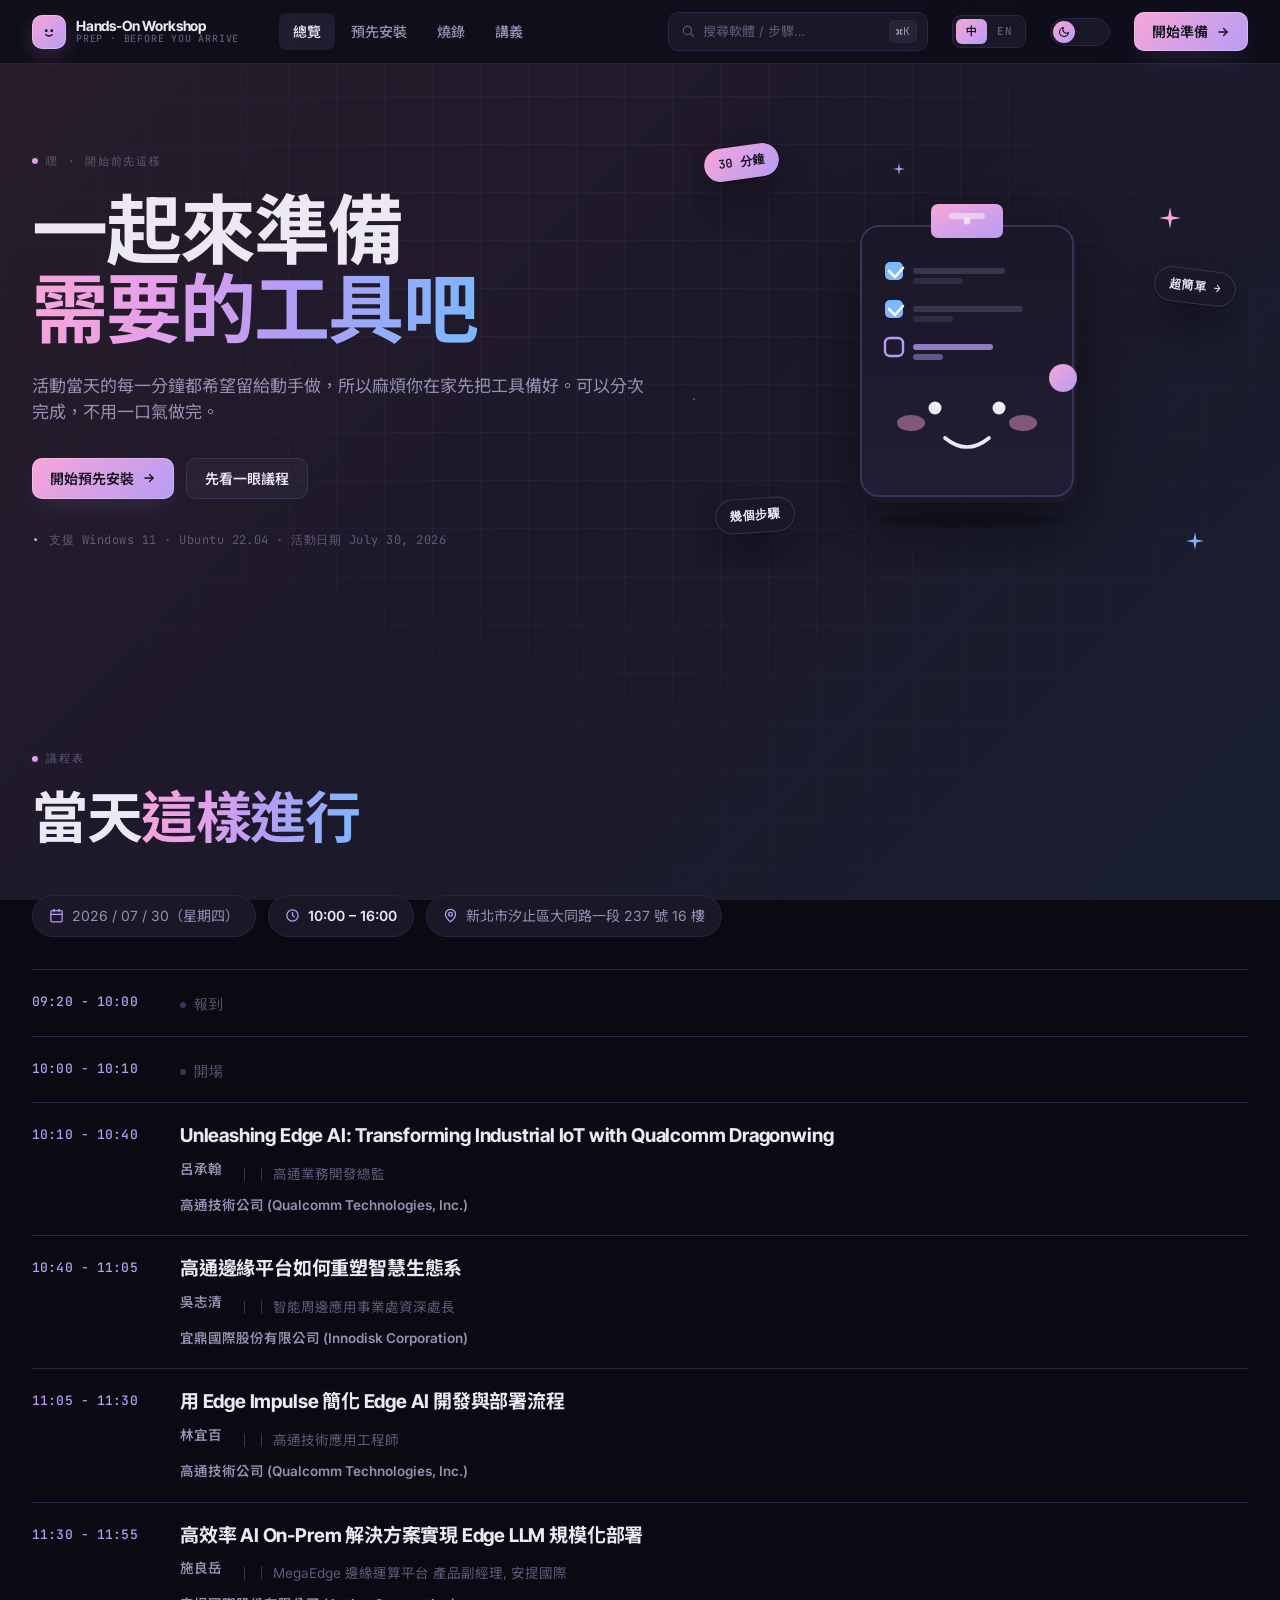
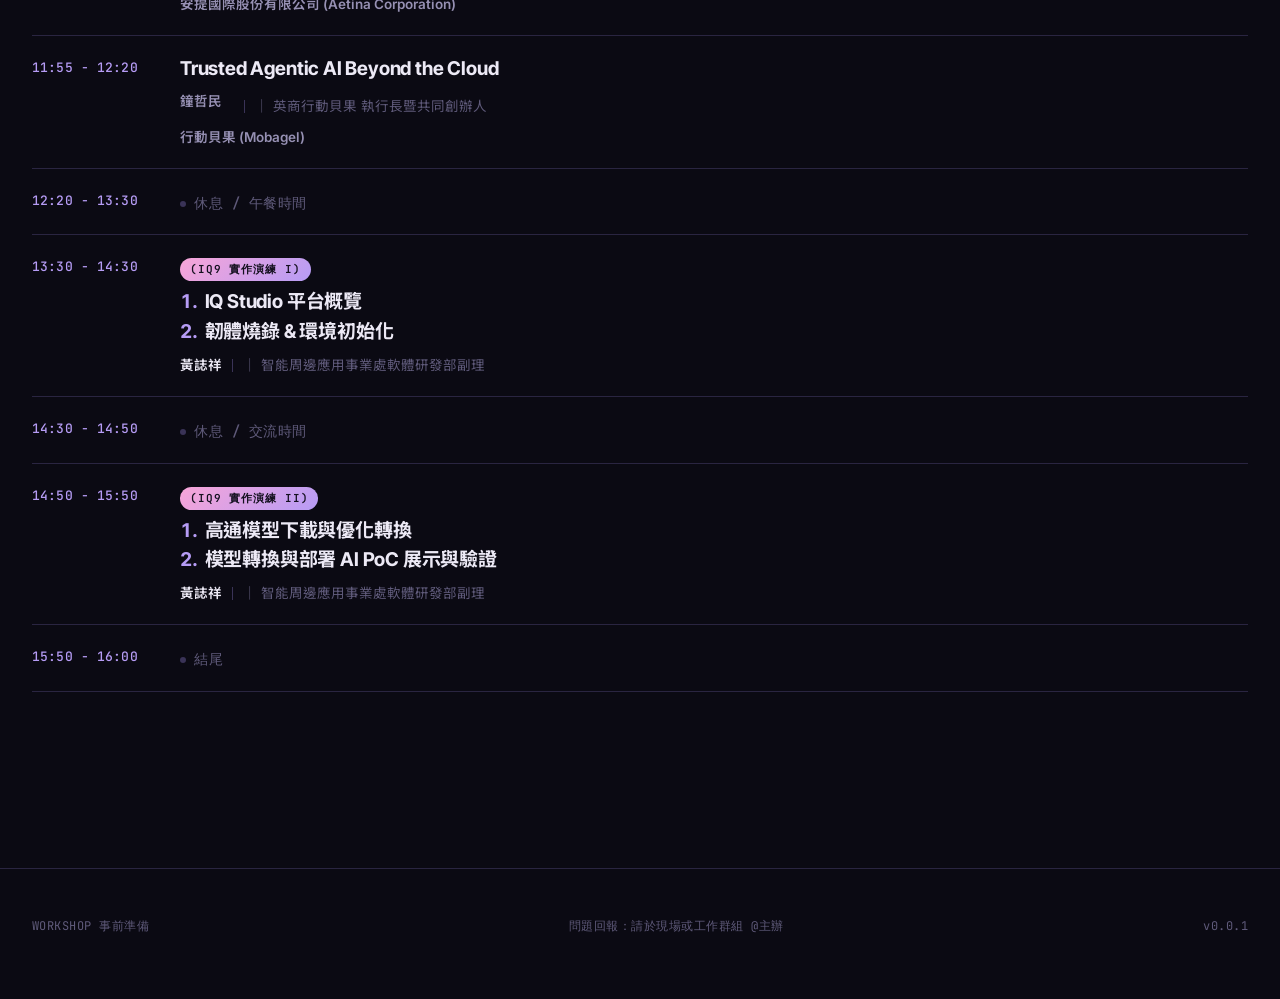
==== commit e7c6d256: "fix:Restore navigation links and search button in index.html" ====
--- a/index.html
+++ b/index.html
@@ -55,18 +55,18 @@
     <nav class="nav-links">
       <a href="index.html" class="nav-link active"><span class="zh-only">總覽</span><span class="en-only">Overview</span></a>
       <a href="pre-install.html" class="nav-link"><span class="zh-only">預先安裝</span><span class="en-only">Pre-Install</span></a>
-      <!--<a href="flashing.html" class="nav-link"><span class="zh-only">燒錄</span><span class="en-only">Flashing</span></a>
-      <a href="handouts.html" class="nav-link"><span class="zh-only">講義</span><span class="en-only">Handouts</span></a>-->
+      <a href="flashing.html" class="nav-link"><span class="zh-only">燒錄</span><span class="en-only">Flashing</span></a>
+      <a href="handouts.html" class="nav-link"><span class="zh-only">講義</span><span class="en-only">Handouts</span></a>
     </nav>
 
     <span class="nav-spacer"></span>
 
-    <!--<button class="nav-search" data-open-search aria-label="Open search">
+    <button class="nav-search" data-open-search aria-label="Open search">
       <svg viewBox="0 0 24 24" fill="none" stroke="currentColor" stroke-width="2" stroke-linecap="round" stroke-linejoin="round"><circle cx="11" cy="11" r="7"/><path d="m21 21-4.3-4.3"/></svg>
       <span class="label zh-only">搜尋軟體 / 步驟…</span>
       <span class="label en-only">Search software / steps…</span>
       <span class="kbd">⌘K</span>
-    </button>-->
+    </button>
 
     <div class="lang-toggle" role="group" aria-label="Language">
       <button data-lang="zh">中</button>
